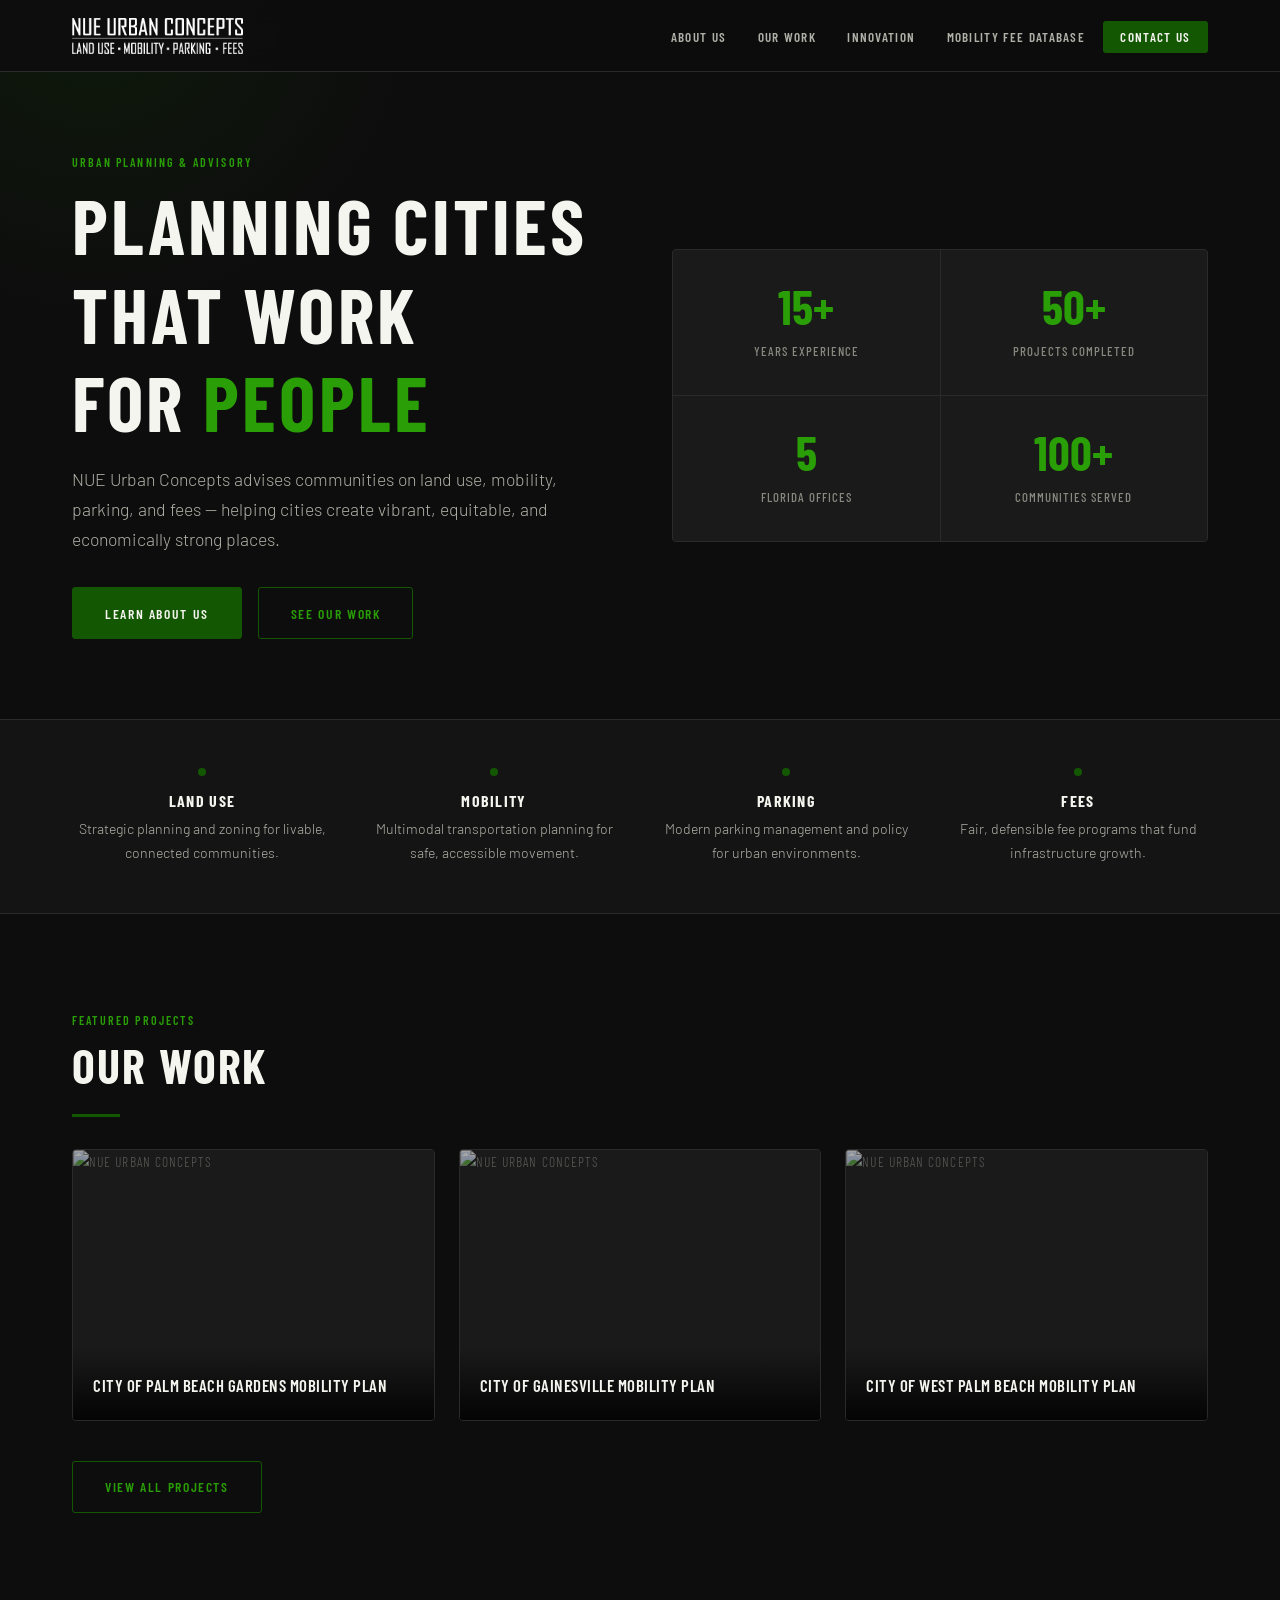
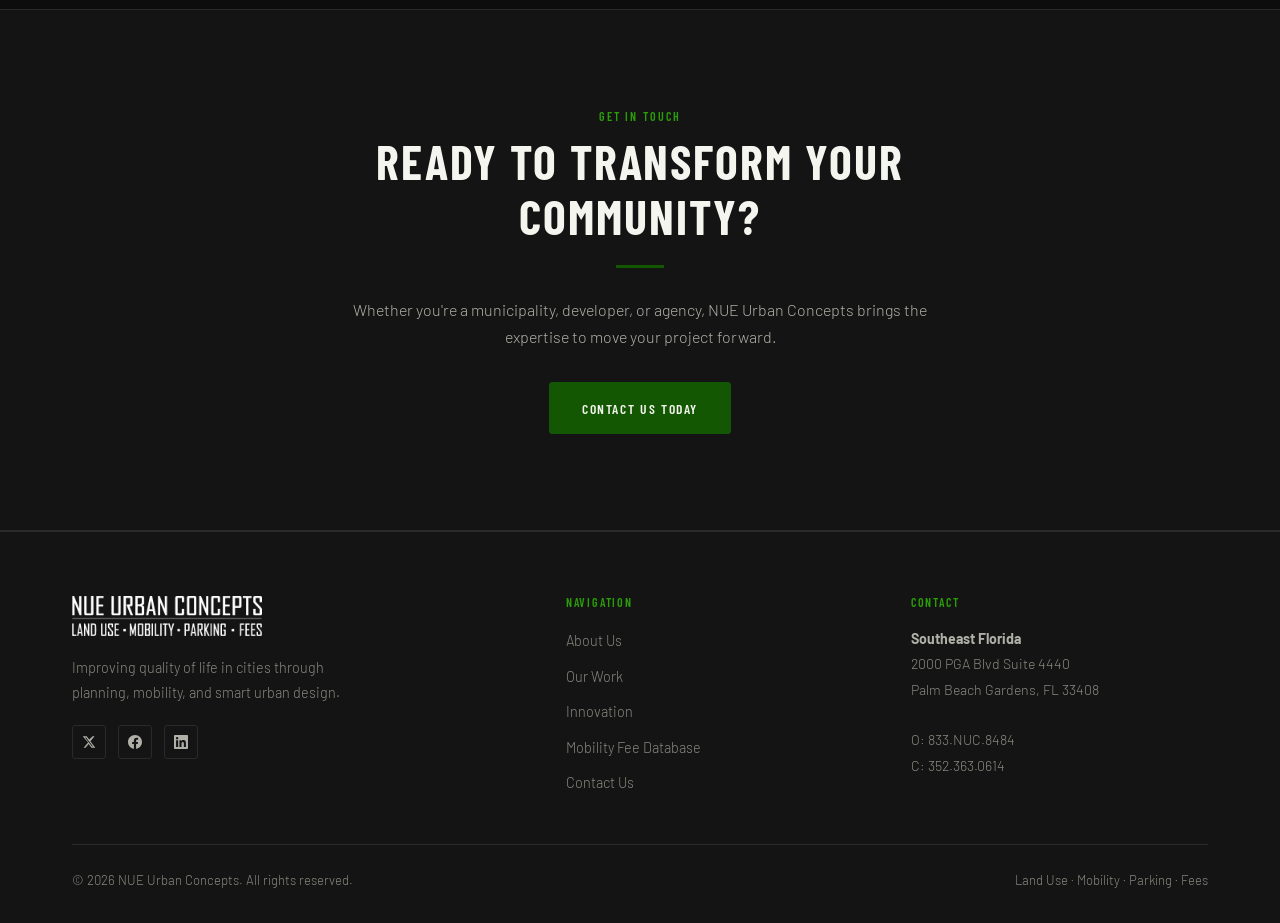
==== index.html @ fb99b172 "Update 04-22-2026-v2" ====
<!DOCTYPE html>
<html lang="en">
<head>
<meta charset="UTF-8"><meta name="viewport" content="width=device-width,initial-scale=1.0">
<title>NUE Urban Concepts — Land Use · Mobility · Parking · Fees</title>
<style>@import url('https://fonts.googleapis.com/css2?family=Barlow+Condensed:wght@400;500;600;700&family=Barlow:wght@300;400;500&display=swap');
:root{--green:#145703;--green-light:#1d7a04;--green-glow:#2a9e06;--green-muted:#0e3d02;--dark:#0d0d0d;--dark-surface:#141414;--dark-card:#1a1a1a;--dark-border:#2a2a2a;--white:#f5f5f0;--gray:#888880;--gray-light:#b0b0a8;--font-display:'Barlow Condensed',sans-serif;--font-body:'Barlow',sans-serif;--nav-height:72px;--max-width:1200px;--transition:0.25s ease}
*,*::before,*::after{box-sizing:border-box;margin:0;padding:0}
html{scroll-behavior:smooth;font-size:16px}
body{background:var(--dark);color:var(--white);font-family:var(--font-body);font-weight:300;line-height:1.7;-webkit-font-smoothing:antialiased}
img{max-width:100%;display:block}
a{color:inherit;text-decoration:none}
ul{list-style:none}
h1,h2,h3,h4,h5{font-family:var(--font-display);font-weight:700;letter-spacing:0.04em;line-height:1.15;text-transform:uppercase}
h1{font-size:clamp(2.8rem,6vw,5rem)}
h2{font-size:clamp(2rem,4vw,3rem)}
h3{font-size:clamp(1.4rem,2.5vw,1.9rem)}
h4{font-size:1.2rem}
p{font-size:1rem;color:var(--gray-light)}
.section-label{font-family:var(--font-display);font-size:0.75rem;font-weight:600;letter-spacing:0.18em;text-transform:uppercase;color:var(--green-glow);display:block;margin-bottom:0.5rem}
.green{color:var(--green-glow)}
.container{max-width:var(--max-width);margin:0 auto;padding:0 2rem}
section{padding:6rem 0}
.site-nav{position:fixed;top:0;left:0;right:0;z-index:1000;height:var(--nav-height);background:rgba(13,13,13,0.95);backdrop-filter:blur(12px);border-bottom:1px solid var(--dark-border)}
.nav-inner{max-width:var(--max-width);margin:0 auto;padding:0 2rem;height:100%;display:flex;align-items:center;justify-content:space-between;gap:2rem}
.nav-logo img{height:36px;width:auto}
.nav-links{display:flex;align-items:center;gap:0.25rem}
.nav-links a{font-family:var(--font-display);font-size:0.82rem;font-weight:600;letter-spacing:0.1em;text-transform:uppercase;color:var(--gray-light);padding:0.45rem 0.85rem;border-radius:3px;transition:color var(--transition),background var(--transition)}
.nav-links a:hover,.nav-links a.active{color:var(--white);background:rgba(20,87,3,0.35)}
.nav-links a.active{color:var(--green-glow)}
.nav-cta{color:var(--white)!important;background:var(--green)!important;padding:0.5rem 1.1rem!important;border-radius:3px}
.nav-cta:hover{background:var(--green-light)!important}
.nav-toggle{display:none;flex-direction:column;gap:5px;cursor:pointer;padding:4px;background:none;border:none}
.nav-toggle span{display:block;width:24px;height:2px;background:var(--white);transition:transform 0.3s,opacity 0.3s}
.nav-toggle.open span:nth-child(1){transform:translateY(7px) rotate(45deg)}
.nav-toggle.open span:nth-child(2){opacity:0}
.nav-toggle.open span:nth-child(3){transform:translateY(-7px) rotate(-45deg)}
.page-header{padding:calc(var(--nav-height) + 4rem) 0 4rem;border-bottom:1px solid var(--dark-border);position:relative;overflow:hidden}
.page-header::before{content:'';position:absolute;top:0;left:0;right:0;bottom:0;background:linear-gradient(135deg,rgba(20,87,3,0.12) 0%,transparent 60%);pointer-events:none}
.page-header h1{margin-bottom:0.75rem}
.page-header p{font-size:1.15rem;max-width:620px;color:var(--gray-light)}
.divider{width:48px;height:3px;background:var(--green);margin:1.25rem 0 2rem}
.btn{display:inline-block;font-family:var(--font-display);font-size:0.85rem;font-weight:600;letter-spacing:0.12em;text-transform:uppercase;padding:0.85rem 2rem;border-radius:3px;cursor:pointer;transition:background var(--transition),color var(--transition),border-color var(--transition);border:1px solid transparent}
.btn-primary{background:var(--green);color:var(--white);border-color:var(--green)}
.btn-primary:hover{background:var(--green-light);border-color:var(--green-light)}
.btn-outline{background:transparent;color:var(--green-glow);border-color:var(--green)}
.btn-outline:hover{background:rgba(20,87,3,0.2)}
.card{background:var(--dark-card);border:1px solid var(--dark-border);border-radius:4px;padding:2rem;transition:border-color var(--transition),transform var(--transition)}
.card:hover{border-color:var(--green-muted);transform:translateY(-3px)}
.card-icon{width:44px;height:44px;background:rgba(20,87,3,0.25);border-radius:4px;display:flex;align-items:center;justify-content:center;margin-bottom:1.25rem}
.card-icon svg{width:22px;height:22px;stroke:var(--green-glow);fill:none;stroke-width:1.8;stroke-linecap:round;stroke-linejoin:round}
.card h3{font-size:1.25rem;margin-bottom:0.75rem;color:var(--white)}
.card p{font-size:0.95rem}
.project-grid{display:grid;grid-template-columns:repeat(auto-fill,minmax(320px,1fr));gap:1.5rem}
.project-card{position:relative;aspect-ratio:4/3;overflow:hidden;border-radius:4px;background:var(--dark-card);border:1px solid var(--dark-border);cursor:pointer}
.project-card img{width:100%;height:100%;object-fit:cover;transition:transform 0.5s ease,filter 0.5s ease;filter:brightness(0.65) saturate(0.8)}
.project-card:hover img{transform:scale(1.05);filter:brightness(0.5) saturate(0.7)}
.project-card-label{position:absolute;bottom:0;left:0;right:0;padding:1.5rem 1.25rem 1.25rem;background:linear-gradient(transparent,rgba(0,0,0,0.85));font-family:var(--font-display);font-weight:600;font-size:1.05rem;letter-spacing:0.03em;color:var(--white);text-transform:uppercase}
.project-placeholder{width:100%;height:100%;background:var(--dark-card);display:flex;align-items:center;justify-content:center;flex-direction:column;gap:0.5rem;color:var(--gray);font-family:var(--font-display);font-size:0.85rem;letter-spacing:0.08em;text-transform:uppercase}
.team-grid{display:grid;grid-template-columns:repeat(auto-fill,minmax(280px,1fr));gap:2rem}
.team-card{background:var(--dark-card);border:1px solid var(--dark-border);border-radius:4px;overflow:hidden;transition:border-color var(--transition)}
.team-card:hover{border-color:var(--green-muted)}
.team-photo{width:100%;aspect-ratio:3/3.5;object-fit:cover;object-position:center top;filter:grayscale(20%)}
.team-photo-placeholder{width:100%;aspect-ratio:3/3.5;background:var(--dark-border);display:flex;align-items:center;justify-content:center;font-family:var(--font-display);font-size:3rem;font-weight:700;color:var(--green);letter-spacing:0.05em}
.team-info{padding:1.5rem}
.team-info h4{font-family:var(--font-display);font-size:1.2rem;font-weight:700;letter-spacing:0.05em;text-transform:uppercase;margin-bottom:0.25rem}
.team-info .role{font-size:0.85rem;color:var(--green-glow);font-weight:400;margin-bottom:1rem}
.team-links{display:flex;gap:0.5rem}
.team-links a{display:flex;align-items:center;justify-content:center;width:32px;height:32px;border:1px solid var(--dark-border);border-radius:3px;transition:border-color var(--transition),background var(--transition)}
.team-links a:hover{border-color:var(--green);background:rgba(20,87,3,0.2)}
.team-links svg{width:14px;height:14px;fill:var(--gray-light)}
.pillars-grid{display:grid;grid-template-columns:repeat(auto-fill,minmax(260px,1fr));gap:1.5rem;margin-top:3rem}
.locations-grid{display:grid;grid-template-columns:repeat(auto-fill,minmax(220px,1fr));gap:1.5rem;margin-top:2rem}
.location-card{background:var(--dark-card);border:1px solid var(--dark-border);border-radius:4px;padding:1.5rem}
.location-card h4{font-family:var(--font-display);font-size:0.85rem;letter-spacing:0.1em;color:var(--green-glow);margin-bottom:0.5rem;text-transform:uppercase}
.location-card p{font-size:0.88rem;line-height:1.5;color:var(--gray-light)}
.form-grid{display:grid;grid-template-columns:1fr 1fr;gap:1.25rem}
.form-full{grid-column:1/-1}
.form-group{display:flex;flex-direction:column;gap:0.5rem}
.form-group label{font-family:var(--font-display);font-size:0.78rem;font-weight:600;letter-spacing:0.1em;text-transform:uppercase;color:var(--gray)}
.form-group input,.form-group select,.form-group textarea{background:var(--dark-card);border:1px solid var(--dark-border);border-radius:3px;color:var(--white);font-family:var(--font-body);font-size:0.95rem;padding:0.75rem 1rem;outline:none;transition:border-color var(--transition);-webkit-appearance:none}
.form-group input:focus,.form-group select:focus,.form-group textarea:focus{border-color:var(--green)}
.form-group textarea{resize:vertical;min-height:140px}
.form-group select option{background:var(--dark-card)}
.site-footer{background:var(--dark-surface);border-top:1px solid var(--dark-border);padding:4rem 0 2rem}
.footer-inner{display:grid;grid-template-columns:1.5fr 1fr 1fr;gap:3rem;margin-bottom:3rem}
.footer-brand img{height:40px;margin-bottom:1.25rem}
.footer-brand p{font-size:0.9rem;color:var(--gray);max-width:280px}
.footer-col h5{font-family:var(--font-display);font-size:0.75rem;font-weight:600;letter-spacing:0.15em;text-transform:uppercase;color:var(--green-glow);margin-bottom:1rem}
.footer-col ul{display:flex;flex-direction:column;gap:0.5rem}
.footer-col ul li a{font-size:0.9rem;color:var(--gray);transition:color var(--transition)}
.footer-col ul li a:hover{color:var(--white)}
.footer-col address{font-style:normal;font-size:0.88rem;color:var(--gray);line-height:1.8}
.footer-bottom{border-top:1px solid var(--dark-border);padding-top:1.5rem;display:flex;justify-content:space-between;align-items:center;flex-wrap:wrap;gap:1rem}
.footer-bottom p{font-size:0.82rem;color:var(--gray)}
.social-links{display:flex;gap:0.75rem}
.social-links a{display:flex;align-items:center;justify-content:center;width:34px;height:34px;border:1px solid var(--dark-border);border-radius:3px;transition:border-color var(--transition),background var(--transition)}
.social-links a:hover{border-color:var(--green);background:rgba(20,87,3,0.2)}
.social-links svg{width:14px;height:14px;fill:var(--gray-light)}
.coming-soon{text-align:center;padding:5rem 2rem;border:1px dashed var(--dark-border);border-radius:4px;background:var(--dark-card)}
.coming-soon h3{color:var(--gray);margin-bottom:0.5rem}
.coming-soon p{font-size:0.9rem}
.site-intro{padding:calc(var(--nav-height) + 5rem) 0 5rem;position:relative;overflow:hidden}
.site-intro::before{content:'';position:absolute;top:-50%;left:-20%;width:700px;height:700px;background:radial-gradient(circle,rgba(20,87,3,0.18) 0%,transparent 65%);pointer-events:none}
.intro-grid{display:grid;grid-template-columns:1fr 1fr;gap:4rem;align-items:center}
.intro-text h1{margin-bottom:1.25rem}
.intro-text p{font-size:1.1rem;margin-bottom:2rem;max-width:520px}
.intro-actions{display:flex;gap:1rem;flex-wrap:wrap}
.intro-stats{display:grid;grid-template-columns:1fr 1fr;gap:1px;background:var(--dark-border);border:1px solid var(--dark-border);border-radius:4px;overflow:hidden}
.stat-item{background:var(--dark-card);padding:2rem 1.5rem;text-align:center}
.stat-number{font-family:var(--font-display);font-size:3rem;font-weight:700;color:var(--green-glow);line-height:1;display:block;margin-bottom:0.35rem}
.stat-label{font-size:0.8rem;letter-spacing:0.08em;text-transform:uppercase;color:var(--gray);font-family:var(--font-display);font-weight:500}
.services-strip{background:var(--dark-surface);border-top:1px solid var(--dark-border);border-bottom:1px solid var(--dark-border);padding:3rem 0}
.services-strip-grid{display:grid;grid-template-columns:repeat(4,1fr);gap:2rem;text-align:center}
.service-item h4{font-family:var(--font-display);font-size:1rem;letter-spacing:0.08em;text-transform:uppercase;color:var(--white);margin-bottom:0.4rem}
.service-item p{font-size:0.88rem}
.service-dot{width:8px;height:8px;background:var(--green);border-radius:50%;margin:0 auto 1rem}
@keyframes fadeUp{from{opacity:0;transform:translateY(24px)}to{opacity:1;transform:translateY(0)}}
.fade-up{opacity:0;animation:fadeUp 0.6s ease forwards}
.fade-up.delay-1{animation-delay:0.15s}
.fade-up.delay-2{animation-delay:0.3s}
.fade-up.delay-3{animation-delay:0.45s}
@media(max-width:900px){.nav-links{display:none}.nav-toggle{display:flex}.nav-links.open{display:flex;flex-direction:column;position:absolute;top:var(--nav-height);left:0;right:0;background:var(--dark-surface);border-bottom:1px solid var(--dark-border);padding:1rem;gap:0.25rem}.intro-grid{grid-template-columns:1fr}.intro-stats{grid-template-columns:repeat(4,1fr)}.services-strip-grid{grid-template-columns:repeat(2,1fr)}.footer-inner{grid-template-columns:1fr 1fr}.form-grid{grid-template-columns:1fr}}
@media(max-width:600px){section{padding:4rem 0}.intro-stats{grid-template-columns:1fr 1fr}.services-strip-grid{grid-template-columns:1fr 1fr}.footer-inner{grid-template-columns:1fr}.footer-bottom{flex-direction:column;align-items:flex-start}.project-grid{grid-template-columns:1fr}}</style>
</head>
<body>
<nav class="site-nav"><div class="nav-inner">
  <a href="index.html" class="nav-logo"><img src="images/logo-white.png" alt="NUE Urban Concepts"></a>
  <button class="nav-toggle" aria-label="Toggle navigation"><span></span><span></span><span></span></button>
  <ul class="nav-links">
    <li><a href="about.html">About Us</a></li>
    <li><a href="our-work.html">Our Work</a></li>
    <li><a href="innovation.html">Innovation</a></li>
    
    <li><a href="mobility-fee-database.html">Mobility Fee Database</a></li>
    <li><a href="contact.html" class="nav-cta">Contact Us</a></li>
  </ul>
</div></nav>

<section class="site-intro"><div class="container">
  <div class="intro-grid">
    <div class="intro-text">
      <span class="section-label fade-up">Urban Planning &amp; Advisory</span>
      <h1 class="fade-up delay-1">Planning Cities<br>That Work<br>For <span class="green">People</span></h1>
      <p class="fade-up delay-2">NUE Urban Concepts advises communities on land use, mobility, parking, and fees — helping cities create vibrant, equitable, and economically strong places.</p>
      <div class="intro-actions fade-up delay-3">
        <a href="about.html" class="btn btn-primary">Learn About Us</a>
        <a href="our-work.html" class="btn btn-outline">See Our Work</a>
      </div>
    </div>
    <div class="intro-stats fade-up delay-2">
      <div class="stat-item"><span class="stat-number">15+</span><span class="stat-label">Years Experience</span></div>
      <div class="stat-item"><span class="stat-number">50+</span><span class="stat-label">Projects Completed</span></div>
      <div class="stat-item"><span class="stat-number">5</span><span class="stat-label">Florida Offices</span></div>
      <div class="stat-item"><span class="stat-number">100+</span><span class="stat-label">Communities Served</span></div>
    </div>
  </div>
</div></section>

<div class="services-strip"><div class="container"><div class="services-strip-grid">
  <div class="service-item"><div class="service-dot"></div><h4>Land Use</h4><p>Strategic planning and zoning for livable, connected communities.</p></div>
  <div class="service-item"><div class="service-dot"></div><h4>Mobility</h4><p>Multimodal transportation planning for safe, accessible movement.</p></div>
  <div class="service-item"><div class="service-dot"></div><h4>Parking</h4><p>Modern parking management and policy for urban environments.</p></div>
  <div class="service-item"><div class="service-dot"></div><h4>Fees</h4><p>Fair, defensible fee programs that fund infrastructure growth.</p></div>
</div></div></div>

<section><div class="container">
  <span class="section-label">Featured Projects</span>
  <h2>Our Work</h2><div class="divider"></div>
  <div class="project-grid">
    <a class="project-card" href="https://www.pbgfl.gov/860/Mobility" target="_blank" rel="noopener"><div class="project-placeholder"><img src="images/projects/palm-beach-gardens-render.jpg" alt="NUE Urban Concepts"></div><div class="project-card-label">City of Palm Beach Gardens Mobility Plan</div></a>
    
	  <a class="project-card" href="https://www.gainesvillefl.gov/Government-Pages/Government/Departments/Transportation/Mobility-Plan" target="_blank" rel="noopener"><div class="project-placeholder"><img src="images/projects/gainesville-render.jpg" alt="NUE Urban Concepts"></div><div class="project-card-label">City of Gainesville Mobility Plan</div></a>
    
	  <a class="project-card" href="https://www.wpb.org/Departments/Development-Services/City-of-West-Palm-Beach-Mobility-Fee" target="_blank" rel="noopener"><div class="project-placeholder"><img src="images/projects/west-palm-beach-render.jpg" alt="NUE Urban Concepts"></div><div class="project-card-label">City of West Palm Beach Mobility Plan</div></a>
  </div>
  <div style="margin-top:2.5rem"><a href="our-work.html" class="btn btn-outline">View All Projects</a></div>
</div></section>

<section style="background:var(--dark-surface);border-top:1px solid var(--dark-border);border-bottom:1px solid var(--dark-border)">
  <div class="container" style="text-align:center;max-width:680px">
    <span class="section-label">Get In Touch</span>
    <h2>Ready to Transform Your Community?</h2>
    <div class="divider" style="margin:1.25rem auto 1.75rem"></div>
    <p style="margin-bottom:2rem">Whether you're a municipality, developer, or agency, NUE Urban Concepts brings the expertise to move your project forward.</p>
    <a href="contact.html" class="btn btn-primary">Contact Us Today</a>
  </div>
</section>

<footer class="site-footer"><div class="container">
  <div class="footer-inner">
    <div class="footer-brand">
      <img src="images/logo-white.png" alt="NUE Urban Concepts">
      <p>Improving quality of life in cities through planning, mobility, and smart urban design.</p>
      <div class="social-links" style="margin-top:1.25rem">
        <a href="#" aria-label="Twitter"><svg viewBox="0 0 24 24"><path d="M18.244 2.25h3.308l-7.227 8.26 8.502 11.24H16.17l-4.714-6.231-5.401 6.231H2.742l7.737-8.835L1.254 2.25H8.08l4.259 5.631 5.905-5.631zm-1.161 17.52h1.833L7.084 4.126H5.117z"/></svg></a>
        <a href="#" aria-label="Facebook"><svg viewBox="0 0 24 24"><path d="M24 12.073c0-6.627-5.373-12-12-12s-12 5.373-12 12c0 5.99 4.388 10.954 10.125 11.854v-8.385H7.078v-3.47h3.047V9.43c0-3.007 1.792-4.669 4.533-4.669 1.312 0 2.686.235 2.686.235v2.953H15.83c-1.491 0-1.956.925-1.956 1.874v2.25h3.328l-.532 3.47h-2.796v8.385C19.612 23.027 24 18.062 24 12.073z"/></svg></a>
        <a href="#" aria-label="LinkedIn"><svg viewBox="0 0 24 24"><path d="M20.447 20.452h-3.554v-5.569c0-1.328-.027-3.037-1.852-3.037-1.853 0-2.136 1.445-2.136 2.939v5.667H9.351V9h3.414v1.561h.046c.477-.9 1.637-1.85 3.37-1.85 3.601 0 4.267 2.37 4.267 5.455v6.286zM5.337 7.433a2.062 2.062 0 01-2.063-2.065 2.064 2.064 0 112.063 2.065zm1.782 13.019H3.555V9h3.564v11.452zM22.225 0H1.771C.792 0 0 .774 0 1.729v20.542C0 23.227.792 24 1.771 24h20.451C23.2 24 24 23.227 24 22.271V1.729C24 .774 23.2 0 22.222 0h.003z"/></svg></a>
      </div>
    </div>
    <div class="footer-col"><h5>Navigation</h5><ul>
      <li><a href="about.html">About Us</a></li><li><a href="our-work.html">Our Work</a></li>
      <li><a href="innovation.html">Innovation</a></li>
      <li><a href="mobility-fee-database.html">Mobility Fee Database</a></li><li><a href="contact.html">Contact Us</a></li>
    </ul></div>
    <div class="footer-col"><h5>Contact</h5><address><strong style="color:var(--gray-light);font-style:normal">Southeast Florida</strong><br>2000 PGA Blvd Suite 4440<br>Palm Beach Gardens, FL 33408<br><br>O: 833.NUC.8484<br>C: 352.363.0614</address></div>
  </div>
  <div class="footer-bottom">
    <p>&copy; <span id="year"></span> NUE Urban Concepts. All rights reserved.</p>
    <p>Land Use · Mobility · Parking · Fees</p>
  </div>
</div></footer>
<script>document.addEventListener('DOMContentLoaded',()=>{
  const page=window.location.pathname.split('/').pop()||'index.html';
  document.querySelectorAll('.nav-links a').forEach(a=>{if(a.getAttribute('href')===page)a.classList.add('active')});
  const toggle=document.querySelector('.nav-toggle');
  const nav=document.querySelector('.nav-links');
  if(toggle&&nav){
    toggle.addEventListener('click',()=>{toggle.classList.toggle('open');nav.classList.toggle('open')});
    nav.querySelectorAll('a').forEach(a=>a.addEventListener('click',()=>{toggle.classList.remove('open');nav.classList.remove('open')}));
  }
  if('IntersectionObserver' in window){
    const obs=new IntersectionObserver((entries)=>{entries.forEach(e=>{if(e.isIntersecting){e.target.style.opacity='1';e.target.style.transform='translateY(0)';obs.unobserve(e.target)}})},{threshold:0.1,rootMargin:'0px 0px -40px 0px'});
    document.querySelectorAll('.card,.team-card,.project-card,.location-card,.stat-item').forEach((el,i)=>{el.style.opacity='0';el.style.transform='translateY(20px)';el.style.transition=`opacity 0.5s ease ${(i%6)*0.08}s,transform 0.5s ease ${(i%6)*0.08}s`;obs.observe(el)});
  }
  const form=document.getElementById('contactForm');
  if(form){form.addEventListener('submit',e=>{e.preventDefault();const btn=form.querySelector('[type="submit"]');const orig=btn.textContent;btn.textContent='Sending…';btn.disabled=true;setTimeout(()=>{btn.textContent='Message Sent ✓';btn.style.background='#1d7a04';setTimeout(()=>{btn.textContent=orig;btn.disabled=false;btn.style.background='';form.reset()},3000)},1200)})}
  document.getElementById('year').textContent=new Date().getFullYear();
});</script>
</body></html>
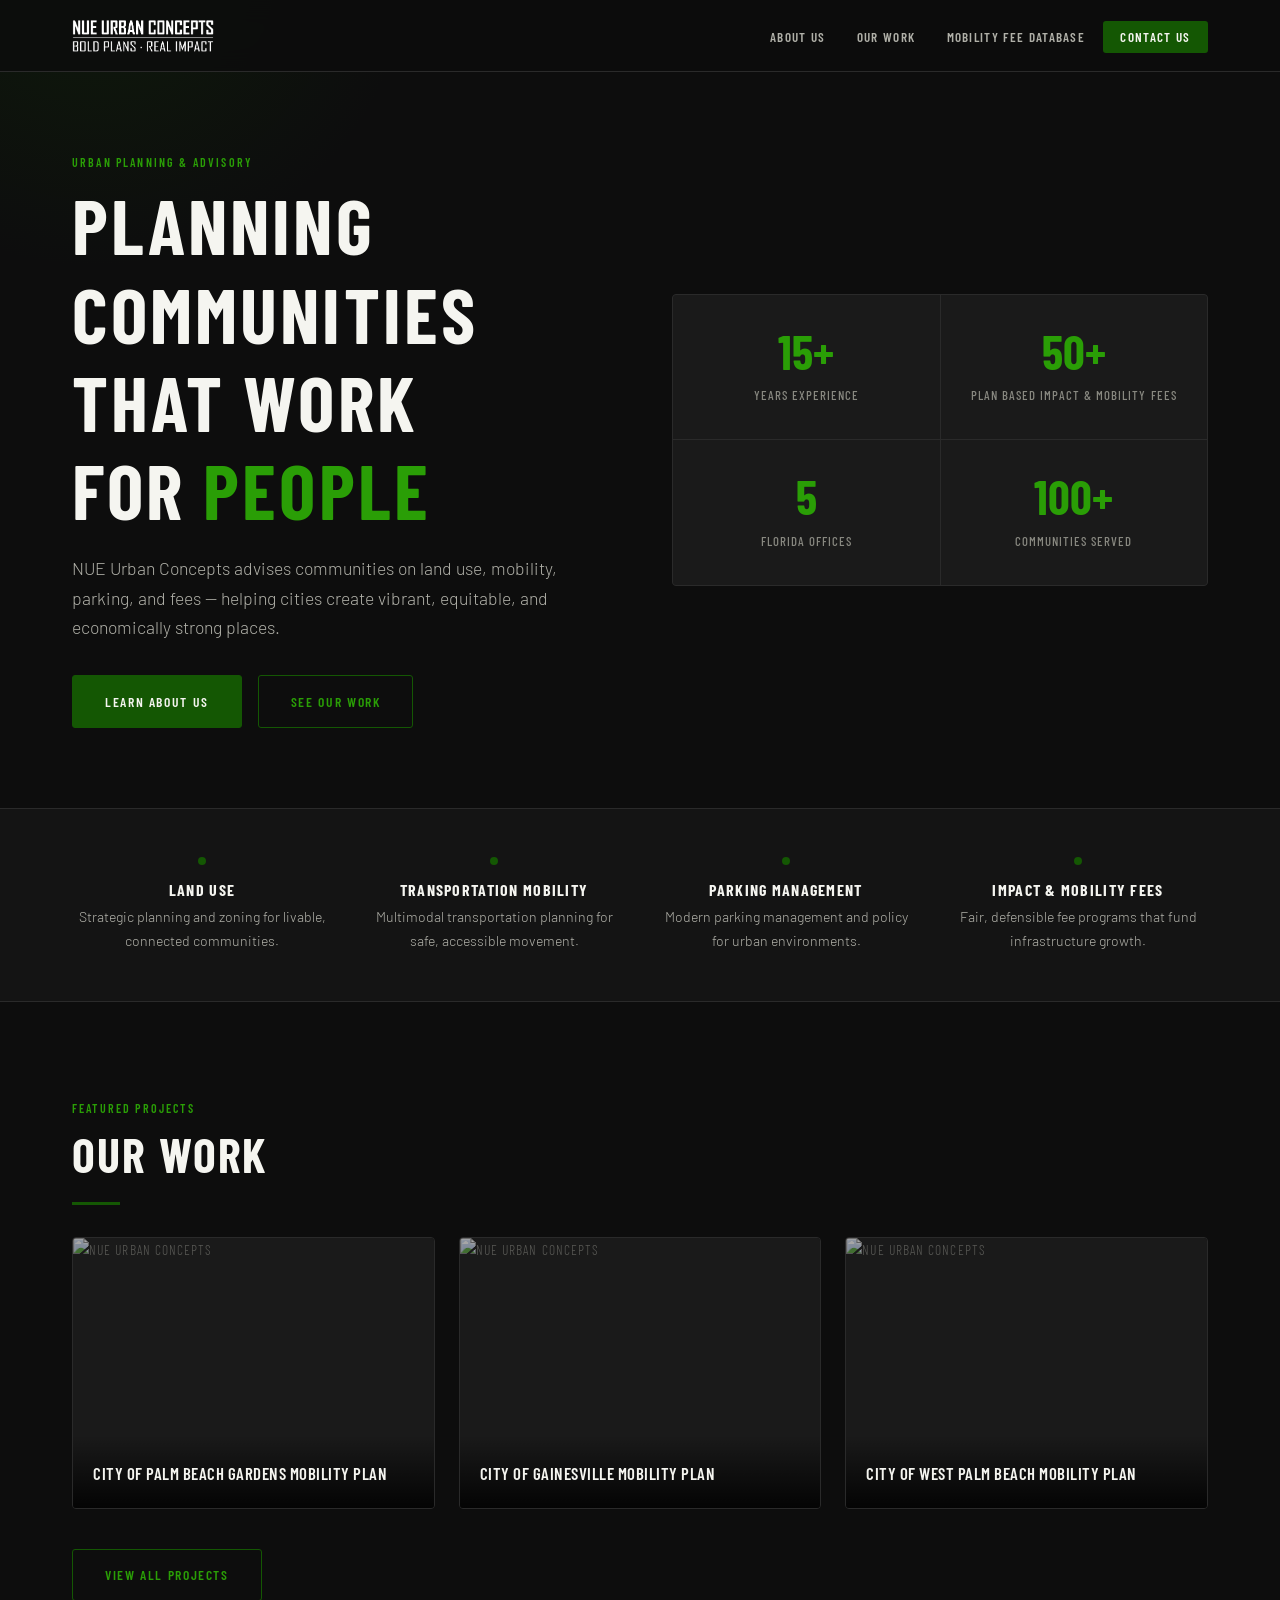
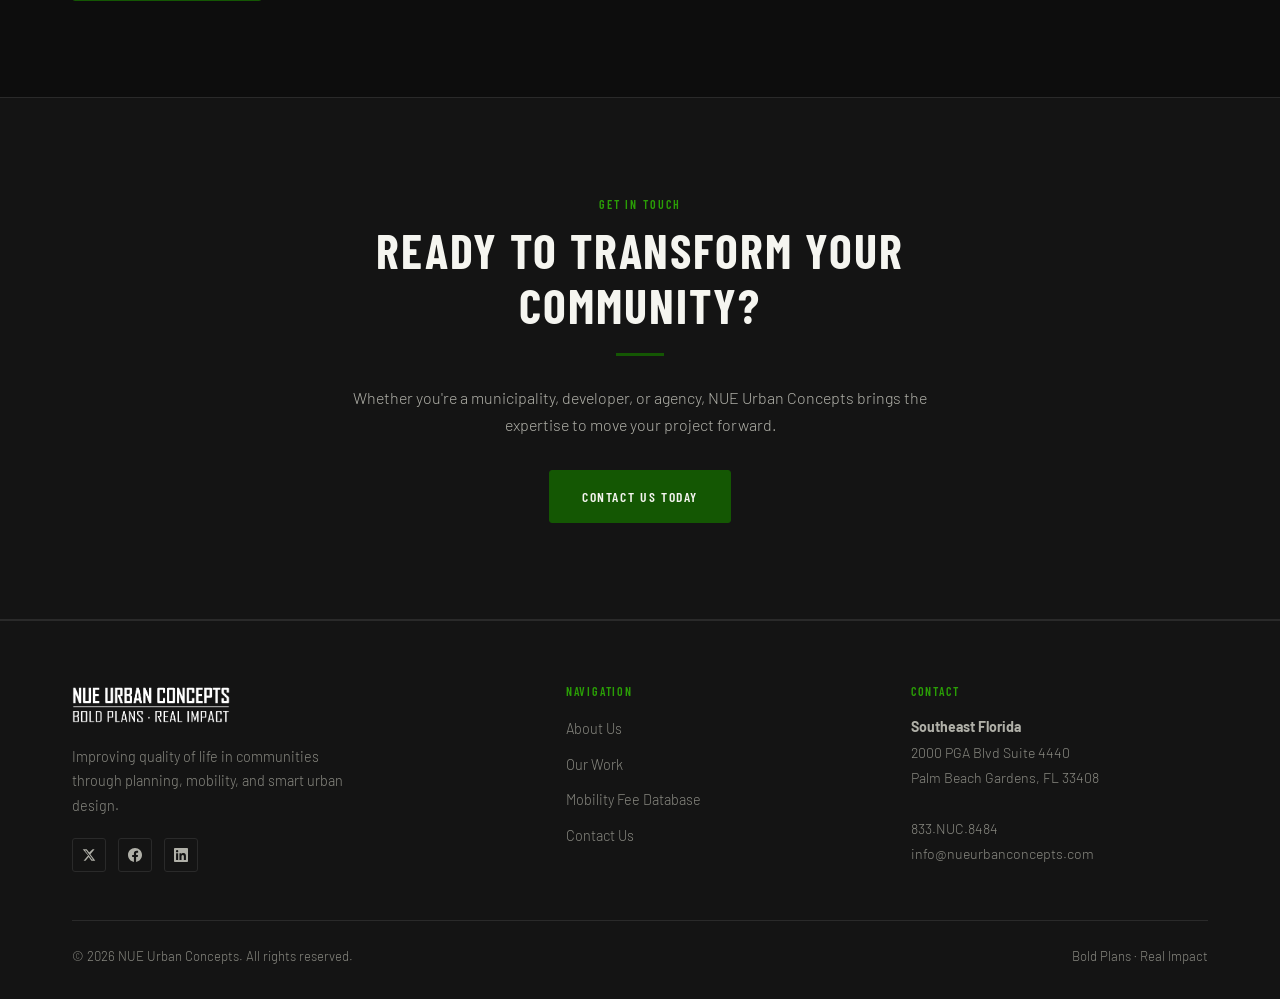
==== commit aa0535bb: "Update 05-12-2026 Removed Innovation tab. Changed logo. Updated wording." ====
--- a/index.html
+++ b/index.html
@@ -125,12 +125,11 @@
 </head>
 <body>
 <nav class="site-nav"><div class="nav-inner">
-  <a href="index.html" class="nav-logo"><img src="images/logo-white.png" alt="NUE Urban Concepts"></a>
+  <a href="index.html" class="nav-logo"><img src="images/logo-white-2026.png" alt="NUE Urban Concepts"></a>
   <button class="nav-toggle" aria-label="Toggle navigation"><span></span><span></span><span></span></button>
   <ul class="nav-links">
     <li><a href="about.html">About Us</a></li>
     <li><a href="our-work.html">Our Work</a></li>
-    <li><a href="innovation.html">Innovation</a></li>
     
     <li><a href="mobility-fee-database.html">Mobility Fee Database</a></li>
     <li><a href="contact.html" class="nav-cta">Contact Us</a></li>
@@ -141,7 +140,7 @@
   <div class="intro-grid">
     <div class="intro-text">
       <span class="section-label fade-up">Urban Planning &amp; Advisory</span>
-      <h1 class="fade-up delay-1">Planning Cities<br>That Work<br>For <span class="green">People</span></h1>
+      <h1 class="fade-up delay-1">Planning Communities<br>That Work<br>For <span class="green">People</span></h1>
       <p class="fade-up delay-2">NUE Urban Concepts advises communities on land use, mobility, parking, and fees — helping cities create vibrant, equitable, and economically strong places.</p>
       <div class="intro-actions fade-up delay-3">
         <a href="about.html" class="btn btn-primary">Learn About Us</a>
@@ -150,7 +149,7 @@
     </div>
     <div class="intro-stats fade-up delay-2">
       <div class="stat-item"><span class="stat-number">15+</span><span class="stat-label">Years Experience</span></div>
-      <div class="stat-item"><span class="stat-number">50+</span><span class="stat-label">Projects Completed</span></div>
+      <div class="stat-item"><span class="stat-number">50+</span><span class="stat-label">Plan Based Impact &amp; Mobility Fees</span></div>
       <div class="stat-item"><span class="stat-number">5</span><span class="stat-label">Florida Offices</span></div>
       <div class="stat-item"><span class="stat-number">100+</span><span class="stat-label">Communities Served</span></div>
     </div>
@@ -159,9 +158,9 @@
 
 <div class="services-strip"><div class="container"><div class="services-strip-grid">
   <div class="service-item"><div class="service-dot"></div><h4>Land Use</h4><p>Strategic planning and zoning for livable, connected communities.</p></div>
-  <div class="service-item"><div class="service-dot"></div><h4>Mobility</h4><p>Multimodal transportation planning for safe, accessible movement.</p></div>
-  <div class="service-item"><div class="service-dot"></div><h4>Parking</h4><p>Modern parking management and policy for urban environments.</p></div>
-  <div class="service-item"><div class="service-dot"></div><h4>Fees</h4><p>Fair, defensible fee programs that fund infrastructure growth.</p></div>
+  <div class="service-item"><div class="service-dot"></div><h4>Transportation Mobility</h4><p>Multimodal transportation planning for safe, accessible movement.</p></div>
+  <div class="service-item"><div class="service-dot"></div><h4>Parking Management</h4><p>Modern parking management and policy for urban environments.</p></div>
+  <div class="service-item"><div class="service-dot"></div><h4>Impact &amp; Mobility Fees</h4><p>Fair, defensible fee programs that fund infrastructure growth.</p></div>
 </div></div></div>
 
 <section><div class="container">
@@ -190,8 +189,8 @@
 <footer class="site-footer"><div class="container">
   <div class="footer-inner">
     <div class="footer-brand">
-      <img src="images/logo-white.png" alt="NUE Urban Concepts">
-      <p>Improving quality of life in cities through planning, mobility, and smart urban design.</p>
+      <img src="images/logo-white-2026.png" alt="NUE Urban Concepts">
+      <p>Improving quality of life in communities through planning, mobility, and smart urban design.</p>
       <div class="social-links" style="margin-top:1.25rem">
         <a href="#" aria-label="Twitter"><svg viewBox="0 0 24 24"><path d="M18.244 2.25h3.308l-7.227 8.26 8.502 11.24H16.17l-4.714-6.231-5.401 6.231H2.742l7.737-8.835L1.254 2.25H8.08l4.259 5.631 5.905-5.631zm-1.161 17.52h1.833L7.084 4.126H5.117z"/></svg></a>
         <a href="#" aria-label="Facebook"><svg viewBox="0 0 24 24"><path d="M24 12.073c0-6.627-5.373-12-12-12s-12 5.373-12 12c0 5.99 4.388 10.954 10.125 11.854v-8.385H7.078v-3.47h3.047V9.43c0-3.007 1.792-4.669 4.533-4.669 1.312 0 2.686.235 2.686.235v2.953H15.83c-1.491 0-1.956.925-1.956 1.874v2.25h3.328l-.532 3.47h-2.796v8.385C19.612 23.027 24 18.062 24 12.073z"/></svg></a>
@@ -200,14 +199,13 @@
     </div>
     <div class="footer-col"><h5>Navigation</h5><ul>
       <li><a href="about.html">About Us</a></li><li><a href="our-work.html">Our Work</a></li>
-      <li><a href="innovation.html">Innovation</a></li>
       <li><a href="mobility-fee-database.html">Mobility Fee Database</a></li><li><a href="contact.html">Contact Us</a></li>
     </ul></div>
-    <div class="footer-col"><h5>Contact</h5><address><strong style="color:var(--gray-light);font-style:normal">Southeast Florida</strong><br>2000 PGA Blvd Suite 4440<br>Palm Beach Gardens, FL 33408<br><br>O: 833.NUC.8484<br>C: 352.363.0614</address></div>
+    <div class="footer-col"><h5>Contact</h5><address><strong style="color:var(--gray-light);font-style:normal">Southeast Florida</strong><br>2000 PGA Blvd Suite 4440<br>Palm Beach Gardens, FL 33408<br><br>833.NUC.8484<br>info@nueurbanconcepts.com</address></div>
   </div>
   <div class="footer-bottom">
     <p>&copy; <span id="year"></span> NUE Urban Concepts. All rights reserved.</p>
-    <p>Land Use · Mobility · Parking · Fees</p>
+    <p>Bold Plans · Real Impact</p>
   </div>
 </div></footer>
 <script>document.addEventListener('DOMContentLoaded',()=>{
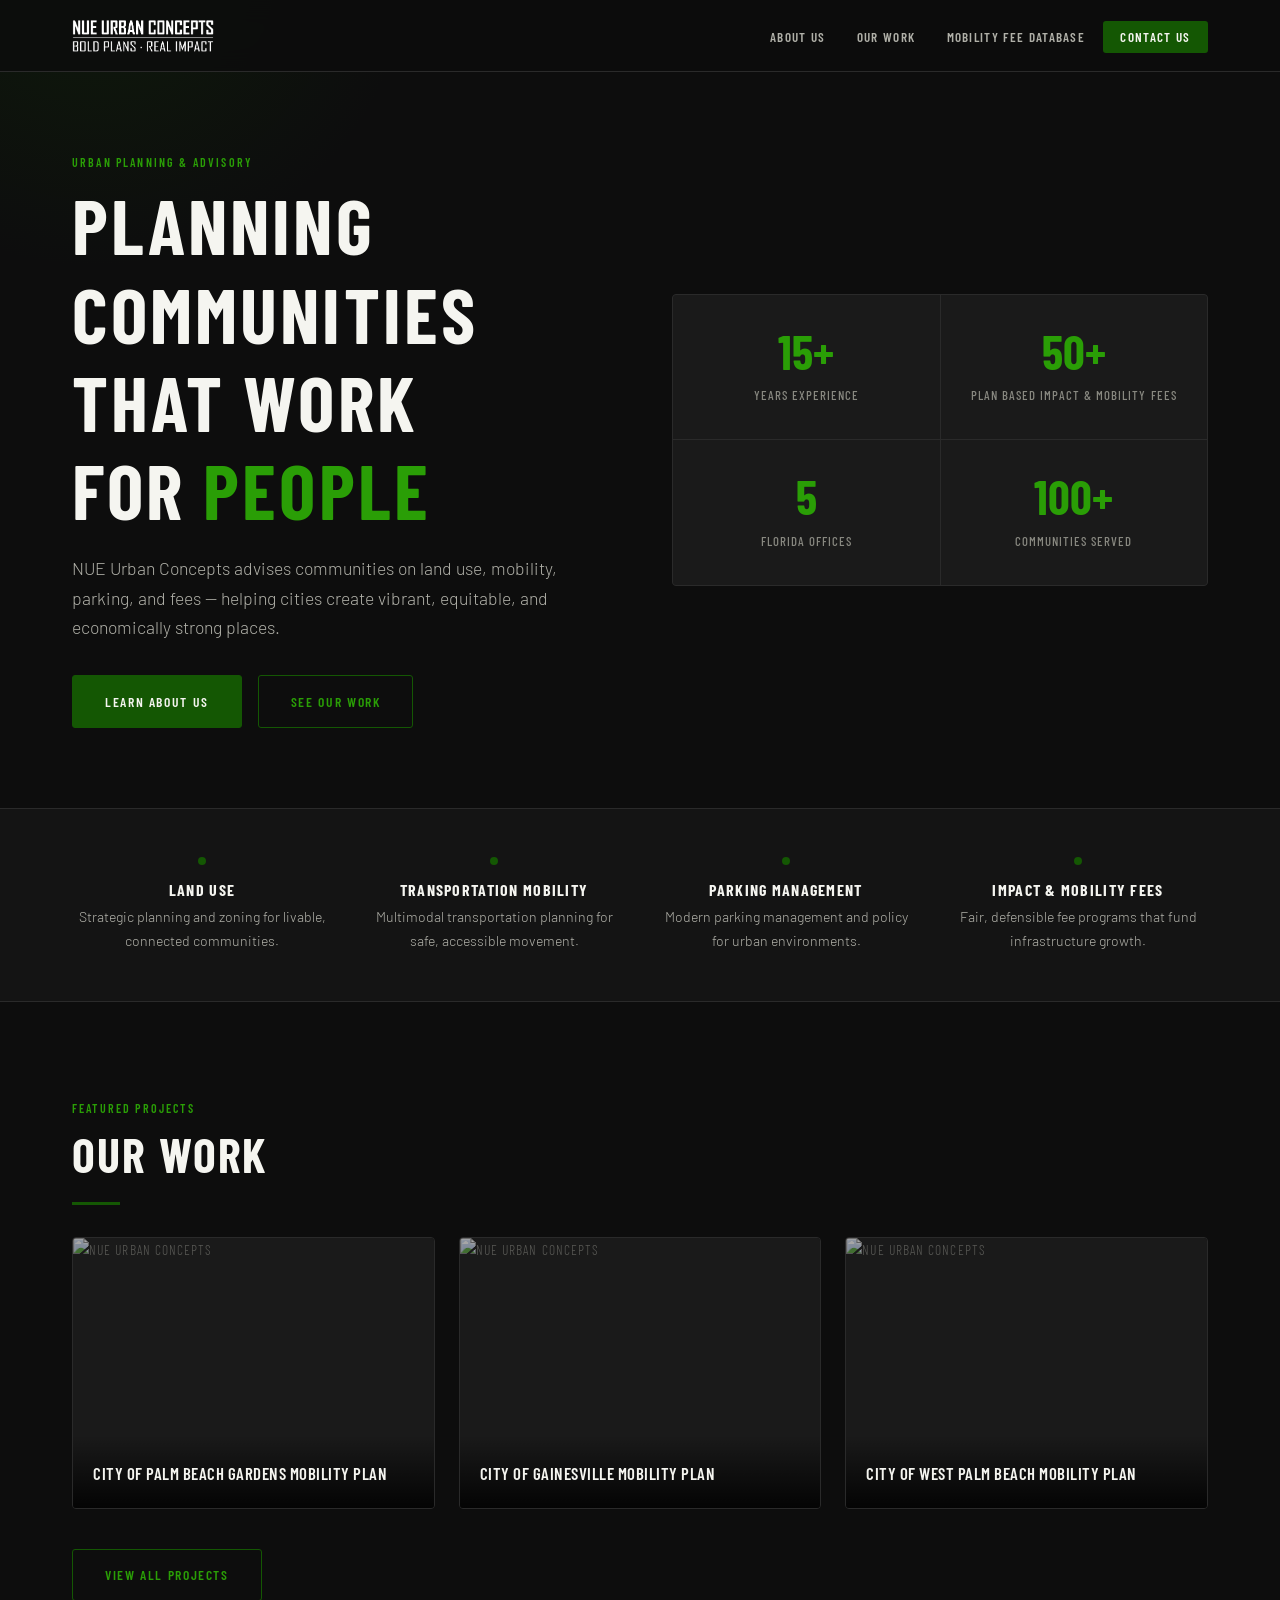
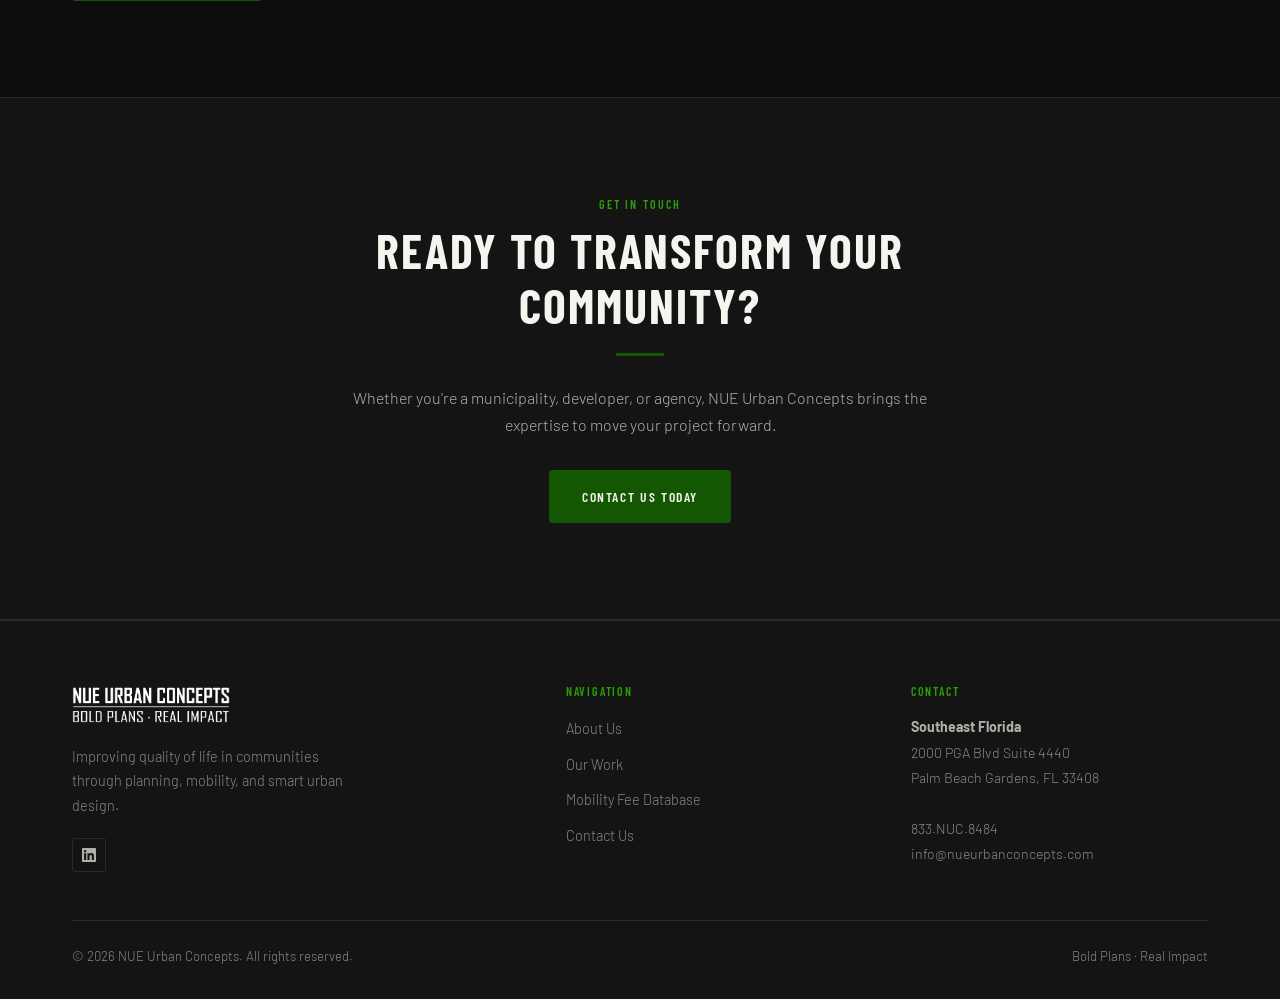
==== commit 3346a4ff: "Update SEO & Favicon" ====
--- a/index.html
+++ b/index.html
@@ -2,7 +2,27 @@
 <html lang="en">
 <head>
 <meta charset="UTF-8"><meta name="viewport" content="width=device-width,initial-scale=1.0">
-<title>NUE Urban Concepts — Land Use · Mobility · Parking · Fees</title>
+  <!-- Favicon -->
+  <link rel="icon" type="image/png" sizes="32x32" href="images/nuc-fav-icon-01.png">
+  <link rel="icon" type="image/png" sizes="16x16" href="images/nuc-fav-icon-01.png">
+  <link rel="apple-touch-icon" href="images/nuc-fav-icon-01.png">
+  <!-- SEO -->
+  <meta name="description" content="NUE Urban Concepts is Florida's leading consultant for mobility plans, mobility fees, land use, parking, and impact fees. We help cities and counties plan smarter, move better, and fund growth.">
+  <meta name="robots" content="index, follow">
+  <meta name="keywords" content="mobility plan, mobility fee, Florida mobility planning, transportation impact fee, land use consultant, parking management, urban planning Florida, NUE Urban Concepts">
+  <link rel="canonical" href="https://www.nueurbanconcepts.com/">
+  <!-- Open Graph -->
+  <meta property="og:type" content="website">
+  <meta property="og:site_name" content="NUE Urban Concepts">
+  <meta property="og:title" content="NUE Urban Concepts | Mobility Plans & Mobility Fees">
+  <meta property="og:description" content="Florida's leading mobility planning consultants. We develop mobility plans and mobility fees for cities, counties, and agencies across Florida.">
+  <meta property="og:url" content="https://www.nueurbanconcepts.com/">
+  <meta property="og:image" content="https://www.nueurbanconcepts.com/images/logo-white-2026.png">
+  <!-- Twitter Card -->
+  <meta name="twitter:card" content="summary">
+  <meta name="twitter:title" content="NUE Urban Concepts | Mobility Plans & Mobility Fees">
+  <meta name="twitter:description" content="Florida's leading mobility planning consultants. We develop mobility plans and mobility fees for cities, counties, and agencies across Florida.">
+<title>NUE Urban Concepts | Mobility Plans &amp; Mobility Fees — Florida</title>
 <style>@import url('https://fonts.googleapis.com/css2?family=Barlow+Condensed:wght@400;500;600;700&family=Barlow:wght@300;400;500&display=swap');
 :root{--green:#145703;--green-light:#1d7a04;--green-glow:#2a9e06;--green-muted:#0e3d02;--dark:#0d0d0d;--dark-surface:#141414;--dark-card:#1a1a1a;--dark-border:#2a2a2a;--white:#f5f5f0;--gray:#888880;--gray-light:#b0b0a8;--font-display:'Barlow Condensed',sans-serif;--font-body:'Barlow',sans-serif;--nav-height:72px;--max-width:1200px;--transition:0.25s ease}
 *,*::before,*::after{box-sizing:border-box;margin:0;padding:0}
@@ -192,9 +212,9 @@
       <img src="images/logo-white-2026.png" alt="NUE Urban Concepts">
       <p>Improving quality of life in communities through planning, mobility, and smart urban design.</p>
       <div class="social-links" style="margin-top:1.25rem">
-        <a href="#" aria-label="Twitter"><svg viewBox="0 0 24 24"><path d="M18.244 2.25h3.308l-7.227 8.26 8.502 11.24H16.17l-4.714-6.231-5.401 6.231H2.742l7.737-8.835L1.254 2.25H8.08l4.259 5.631 5.905-5.631zm-1.161 17.52h1.833L7.084 4.126H5.117z"/></svg></a>
-        <a href="#" aria-label="Facebook"><svg viewBox="0 0 24 24"><path d="M24 12.073c0-6.627-5.373-12-12-12s-12 5.373-12 12c0 5.99 4.388 10.954 10.125 11.854v-8.385H7.078v-3.47h3.047V9.43c0-3.007 1.792-4.669 4.533-4.669 1.312 0 2.686.235 2.686.235v2.953H15.83c-1.491 0-1.956.925-1.956 1.874v2.25h3.328l-.532 3.47h-2.796v8.385C19.612 23.027 24 18.062 24 12.073z"/></svg></a>
-        <a href="#" aria-label="LinkedIn"><svg viewBox="0 0 24 24"><path d="M20.447 20.452h-3.554v-5.569c0-1.328-.027-3.037-1.852-3.037-1.853 0-2.136 1.445-2.136 2.939v5.667H9.351V9h3.414v1.561h.046c.477-.9 1.637-1.85 3.37-1.85 3.601 0 4.267 2.37 4.267 5.455v6.286zM5.337 7.433a2.062 2.062 0 01-2.063-2.065 2.064 2.064 0 112.063 2.065zm1.782 13.019H3.555V9h3.564v11.452zM22.225 0H1.771C.792 0 0 .774 0 1.729v20.542C0 23.227.792 24 1.771 24h20.451C23.2 24 24 23.227 24 22.271V1.729C24 .774 23.2 0 22.222 0h.003z"/></svg></a>
+        <!--a href="#" aria-label="Twitter"><svg viewBox="0 0 24 24"><path d="M18.244 2.25h3.308l-7.227 8.26 8.502 11.24H16.17l-4.714-6.231-5.401 6.231H2.742l7.737-8.835L1.254 2.25H8.08l4.259 5.631 5.905-5.631zm-1.161 17.52h1.833L7.084 4.126H5.117z"/></svg></a>
+        <a href="#" aria-label="Facebook"><svg viewBox="0 0 24 24"><path d="M24 12.073c0-6.627-5.373-12-12-12s-12 5.373-12 12c0 5.99 4.388 10.954 10.125 11.854v-8.385H7.078v-3.47h3.047V9.43c0-3.007 1.792-4.669 4.533-4.669 1.312 0 2.686.235 2.686.235v2.953H15.83c-1.491 0-1.956.925-1.956 1.874v2.25h3.328l-.532 3.47h-2.796v8.385C19.612 23.027 24 18.062 24 12.073z"/></svg></a-->
+        <a href="https://www.linkedin.com/company/nue-urban-concepts-llc" aria-label="LinkedIn"><svg viewBox="0 0 24 24"><path d="M20.447 20.452h-3.554v-5.569c0-1.328-.027-3.037-1.852-3.037-1.853 0-2.136 1.445-2.136 2.939v5.667H9.351V9h3.414v1.561h.046c.477-.9 1.637-1.85 3.37-1.85 3.601 0 4.267 2.37 4.267 5.455v6.286zM5.337 7.433a2.062 2.062 0 01-2.063-2.065 2.064 2.064 0 112.063 2.065zm1.782 13.019H3.555V9h3.564v11.452zM22.225 0H1.771C.792 0 0 .774 0 1.729v20.542C0 23.227.792 24 1.771 24h20.451C23.2 24 24 23.227 24 22.271V1.729C24 .774 23.2 0 22.222 0h.003z"/></svg></a>
       </div>
     </div>
     <div class="footer-col"><h5>Navigation</h5><ul>
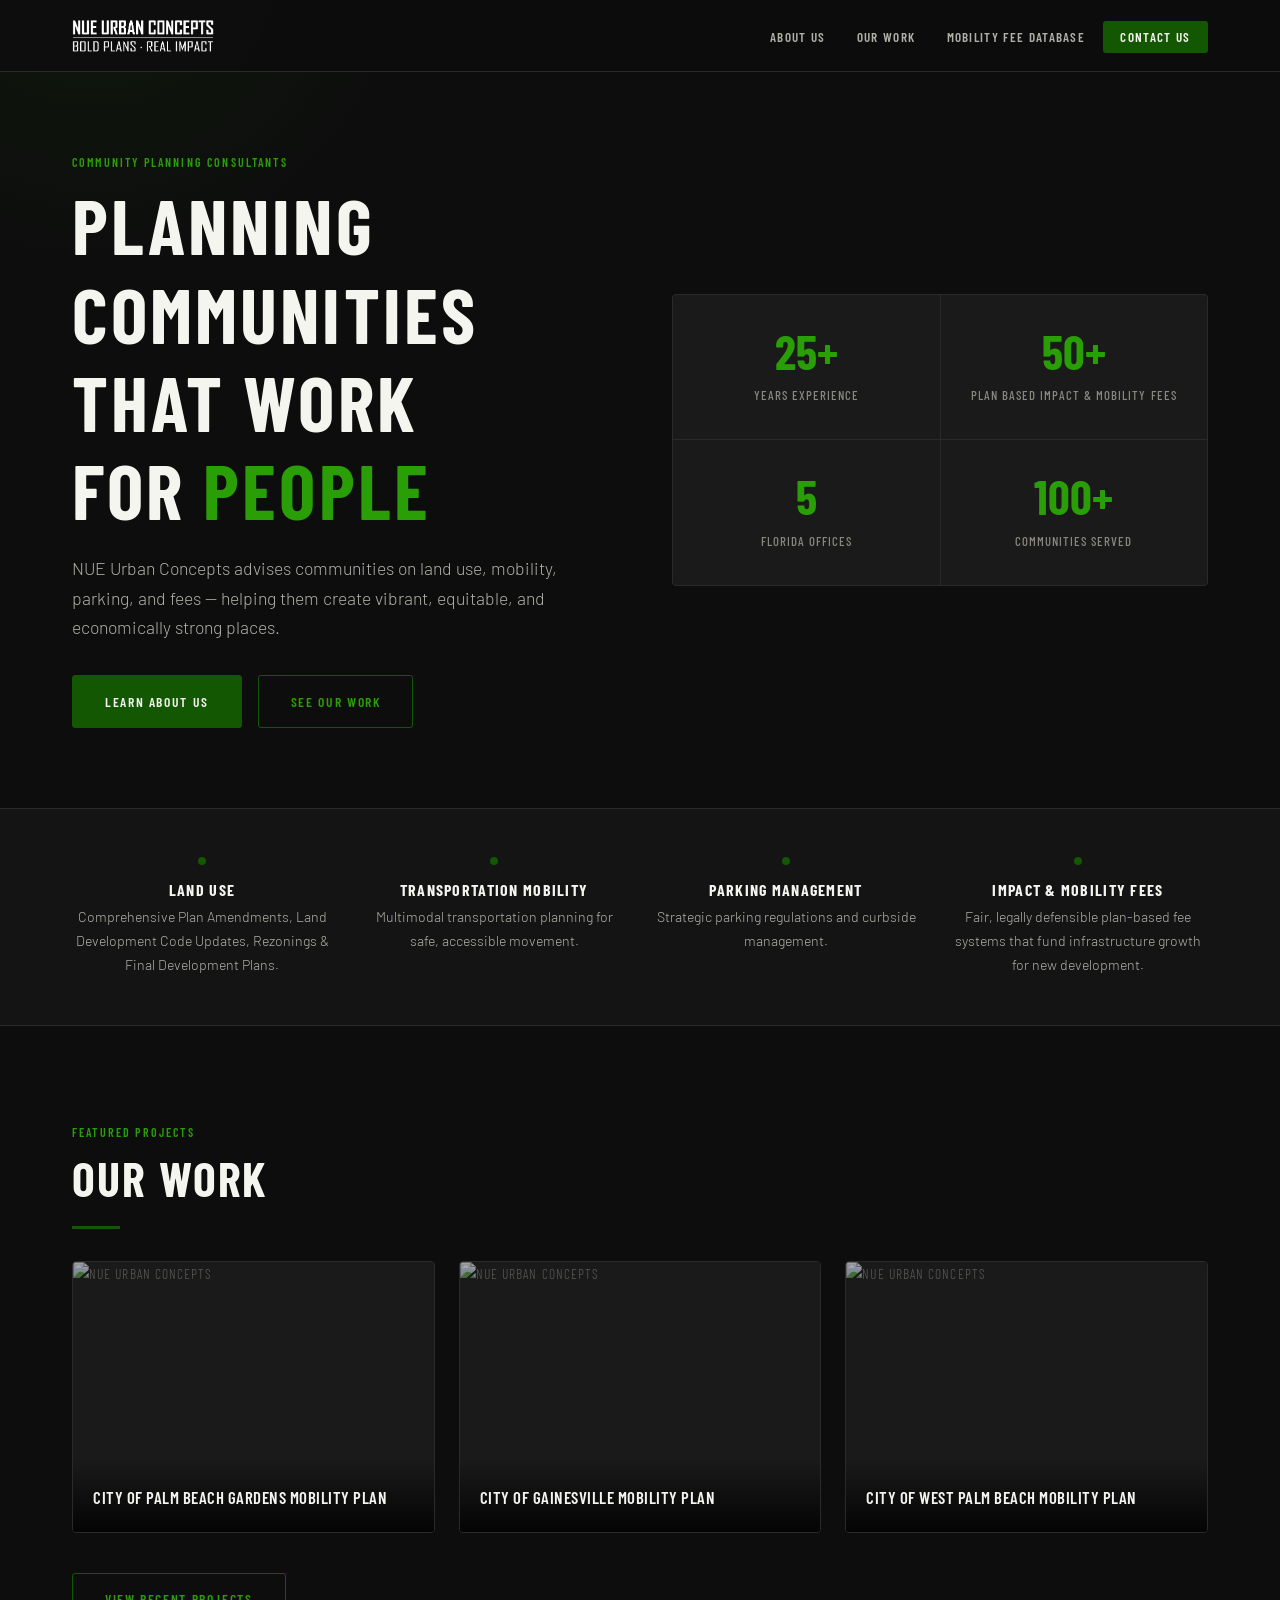
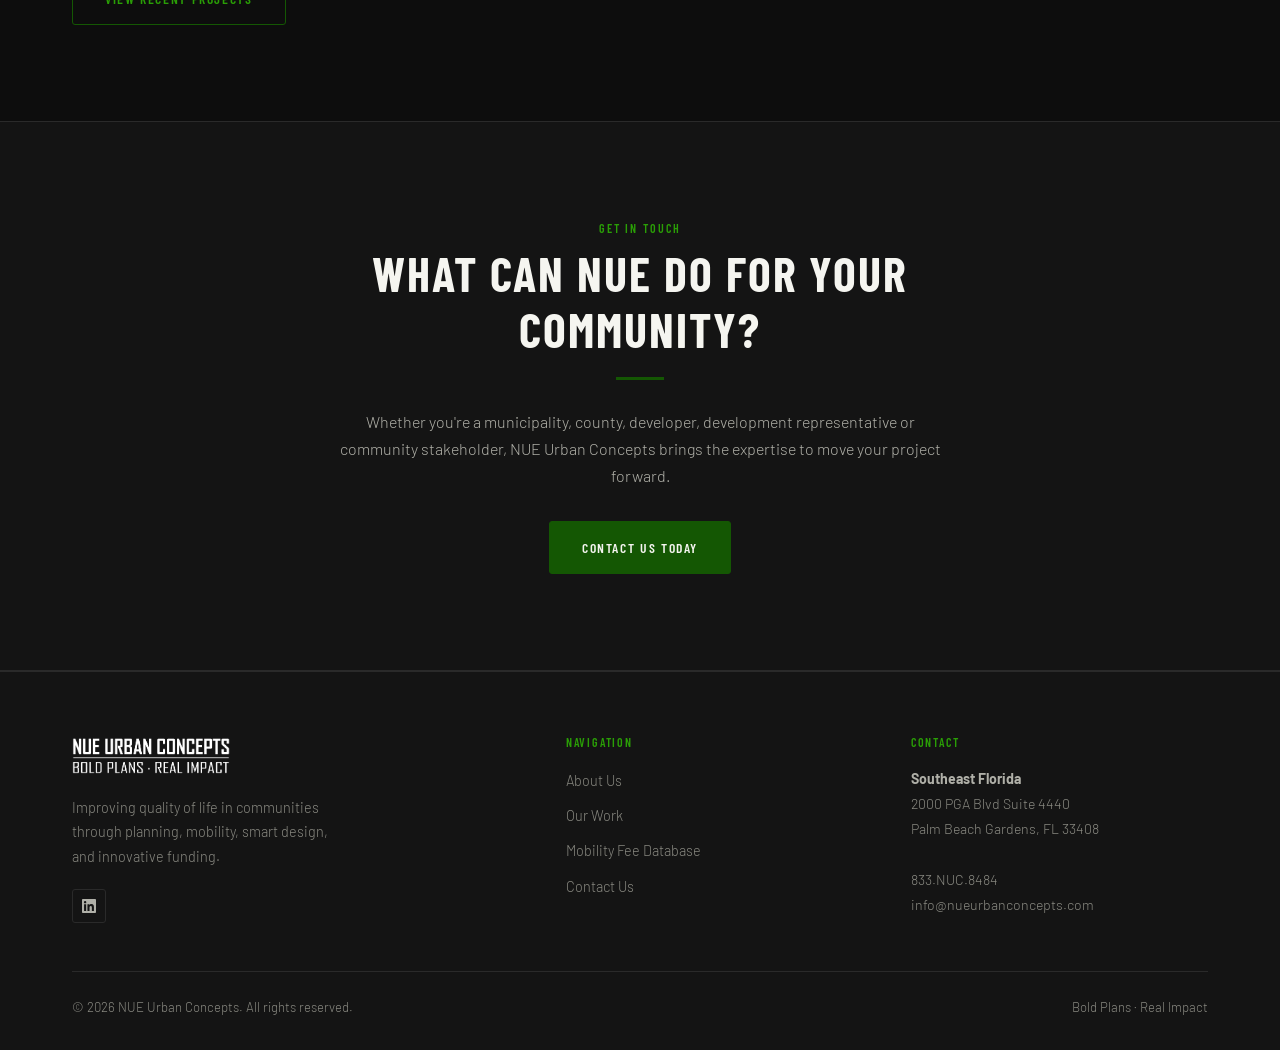
==== commit 0c586cc0: "Update 05-15-2026" ====
--- a/index.html
+++ b/index.html
@@ -159,16 +159,16 @@
 <section class="site-intro"><div class="container">
   <div class="intro-grid">
     <div class="intro-text">
-      <span class="section-label fade-up">Urban Planning &amp; Advisory</span>
+      <span class="section-label fade-up">Community Planning Consultants</span>
       <h1 class="fade-up delay-1">Planning Communities<br>That Work<br>For <span class="green">People</span></h1>
-      <p class="fade-up delay-2">NUE Urban Concepts advises communities on land use, mobility, parking, and fees — helping cities create vibrant, equitable, and economically strong places.</p>
+      <p class="fade-up delay-2">NUE Urban Concepts advises communities on land use, mobility, parking, and fees — helping them create vibrant, equitable, and economically strong places.</p>
       <div class="intro-actions fade-up delay-3">
         <a href="about.html" class="btn btn-primary">Learn About Us</a>
         <a href="our-work.html" class="btn btn-outline">See Our Work</a>
       </div>
     </div>
     <div class="intro-stats fade-up delay-2">
-      <div class="stat-item"><span class="stat-number">15+</span><span class="stat-label">Years Experience</span></div>
+      <div class="stat-item"><span class="stat-number">25+</span><span class="stat-label">Years Experience</span></div>
       <div class="stat-item"><span class="stat-number">50+</span><span class="stat-label">Plan Based Impact &amp; Mobility Fees</span></div>
       <div class="stat-item"><span class="stat-number">5</span><span class="stat-label">Florida Offices</span></div>
       <div class="stat-item"><span class="stat-number">100+</span><span class="stat-label">Communities Served</span></div>
@@ -177,10 +177,10 @@
 </div></section>
 
 <div class="services-strip"><div class="container"><div class="services-strip-grid">
-  <div class="service-item"><div class="service-dot"></div><h4>Land Use</h4><p>Strategic planning and zoning for livable, connected communities.</p></div>
+  <div class="service-item"><div class="service-dot"></div><h4>Land Use</h4><p>Comprehensive Plan Amendments, Land Development Code Updates, Rezonings &amp; Final Development Plans.</p></div>
   <div class="service-item"><div class="service-dot"></div><h4>Transportation Mobility</h4><p>Multimodal transportation planning for safe, accessible movement.</p></div>
-  <div class="service-item"><div class="service-dot"></div><h4>Parking Management</h4><p>Modern parking management and policy for urban environments.</p></div>
-  <div class="service-item"><div class="service-dot"></div><h4>Impact &amp; Mobility Fees</h4><p>Fair, defensible fee programs that fund infrastructure growth.</p></div>
+  <div class="service-item"><div class="service-dot"></div><h4>Parking Management</h4><p>Strategic parking regulations and curbside management.</p></div>
+  <div class="service-item"><div class="service-dot"></div><h4>Impact &amp; Mobility Fees</h4><p>Fair, legally defensible plan-based fee systems that fund infrastructure growth for new development.</p></div>
 </div></div></div>
 
 <section><div class="container">
@@ -193,15 +193,15 @@
     
 	  <a class="project-card" href="https://www.wpb.org/Departments/Development-Services/City-of-West-Palm-Beach-Mobility-Fee" target="_blank" rel="noopener"><div class="project-placeholder"><img src="images/projects/west-palm-beach-render.jpg" alt="NUE Urban Concepts"></div><div class="project-card-label">City of West Palm Beach Mobility Plan</div></a>
   </div>
-  <div style="margin-top:2.5rem"><a href="our-work.html" class="btn btn-outline">View All Projects</a></div>
+  <div style="margin-top:2.5rem"><a href="our-work.html" class="btn btn-outline">View Recent Projects</a></div>
 </div></section>
 
 <section style="background:var(--dark-surface);border-top:1px solid var(--dark-border);border-bottom:1px solid var(--dark-border)">
   <div class="container" style="text-align:center;max-width:680px">
     <span class="section-label">Get In Touch</span>
-    <h2>Ready to Transform Your Community?</h2>
+    <h2>What Can NUE Do For Your Community?</h2>
     <div class="divider" style="margin:1.25rem auto 1.75rem"></div>
-    <p style="margin-bottom:2rem">Whether you're a municipality, developer, or agency, NUE Urban Concepts brings the expertise to move your project forward.</p>
+    <p style="margin-bottom:2rem">Whether you're a municipality, county, developer, development representative or community stakeholder, NUE Urban Concepts brings the expertise to move your project forward.</p>
     <a href="contact.html" class="btn btn-primary">Contact Us Today</a>
   </div>
 </section>
@@ -210,7 +210,7 @@
   <div class="footer-inner">
     <div class="footer-brand">
       <img src="images/logo-white-2026.png" alt="NUE Urban Concepts">
-      <p>Improving quality of life in communities through planning, mobility, and smart urban design.</p>
+      <p>Improving quality of life in communities through planning, mobility, smart design, and innovative funding.</p>
       <div class="social-links" style="margin-top:1.25rem">
         <!--a href="#" aria-label="Twitter"><svg viewBox="0 0 24 24"><path d="M18.244 2.25h3.308l-7.227 8.26 8.502 11.24H16.17l-4.714-6.231-5.401 6.231H2.742l7.737-8.835L1.254 2.25H8.08l4.259 5.631 5.905-5.631zm-1.161 17.52h1.833L7.084 4.126H5.117z"/></svg></a>
         <a href="#" aria-label="Facebook"><svg viewBox="0 0 24 24"><path d="M24 12.073c0-6.627-5.373-12-12-12s-12 5.373-12 12c0 5.99 4.388 10.954 10.125 11.854v-8.385H7.078v-3.47h3.047V9.43c0-3.007 1.792-4.669 4.533-4.669 1.312 0 2.686.235 2.686.235v2.953H15.83c-1.491 0-1.956.925-1.956 1.874v2.25h3.328l-.532 3.47h-2.796v8.385C19.612 23.027 24 18.062 24 12.073z"/></svg></a-->
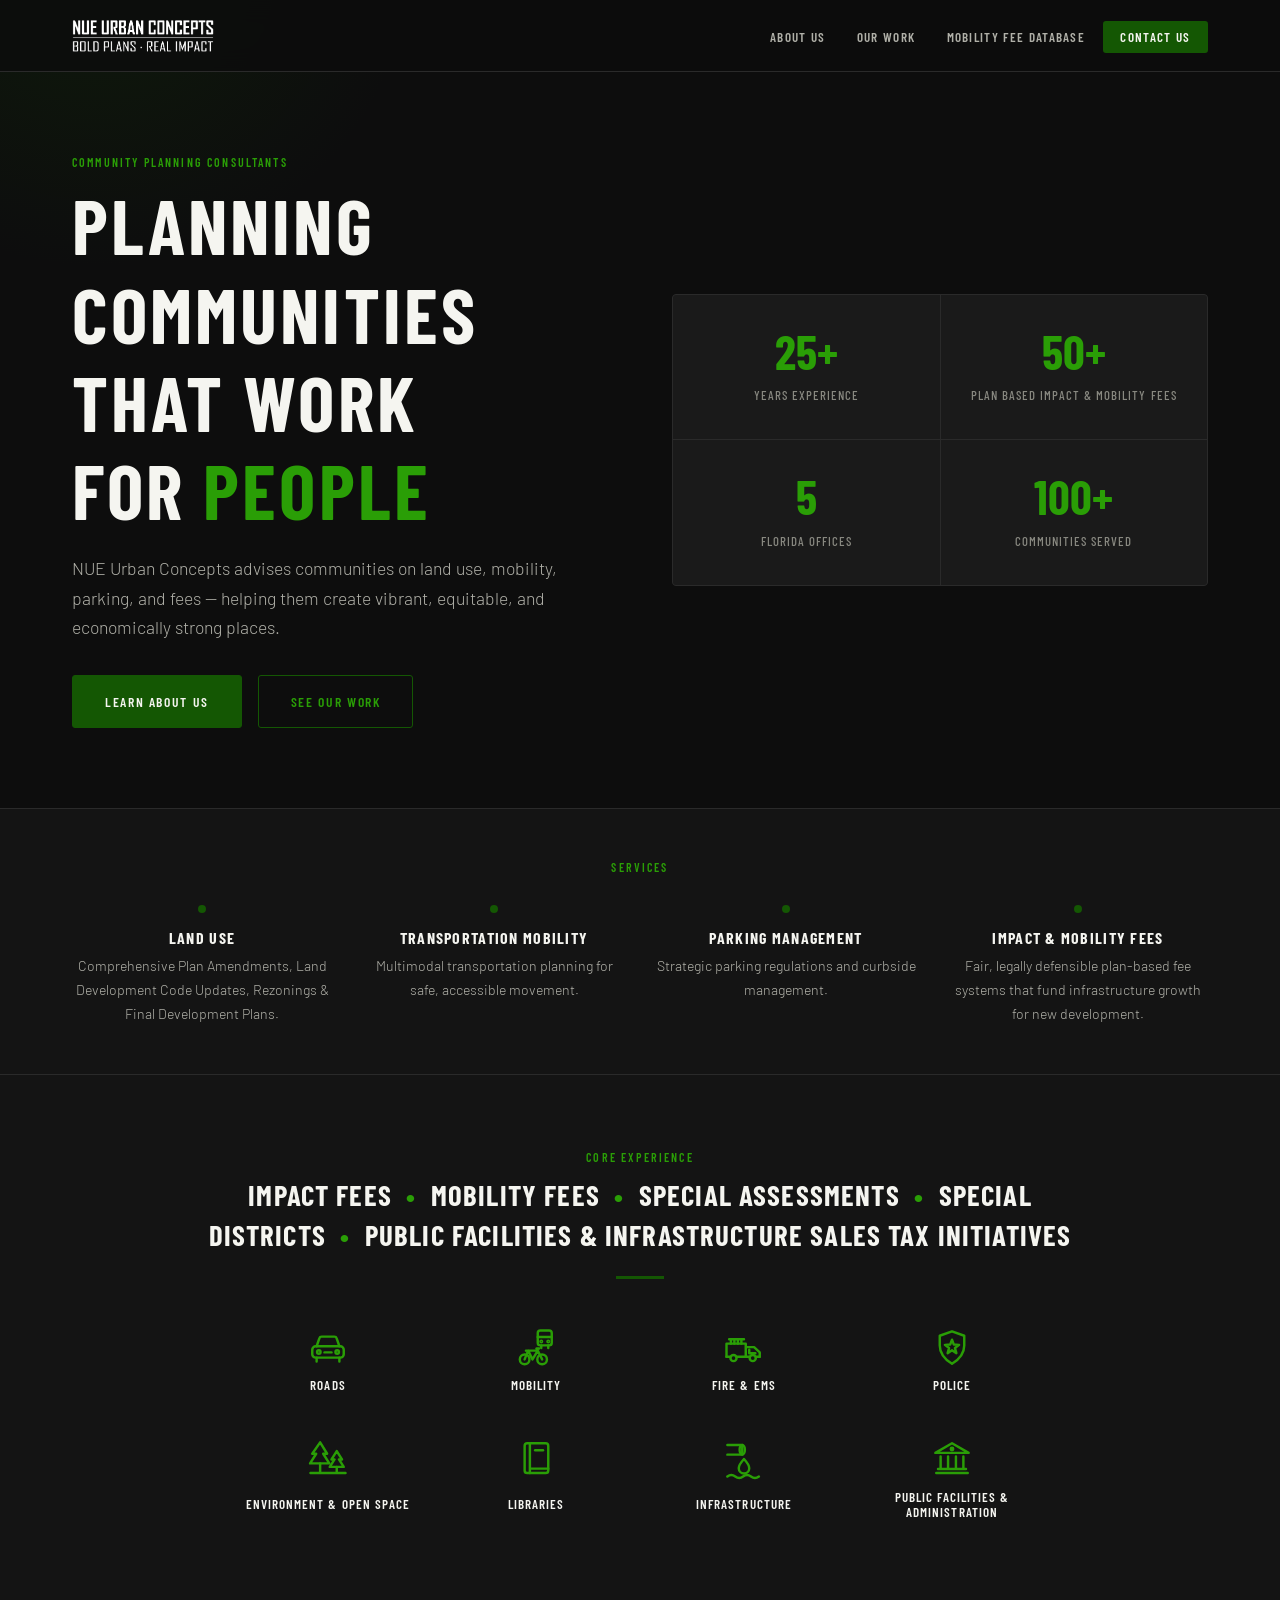
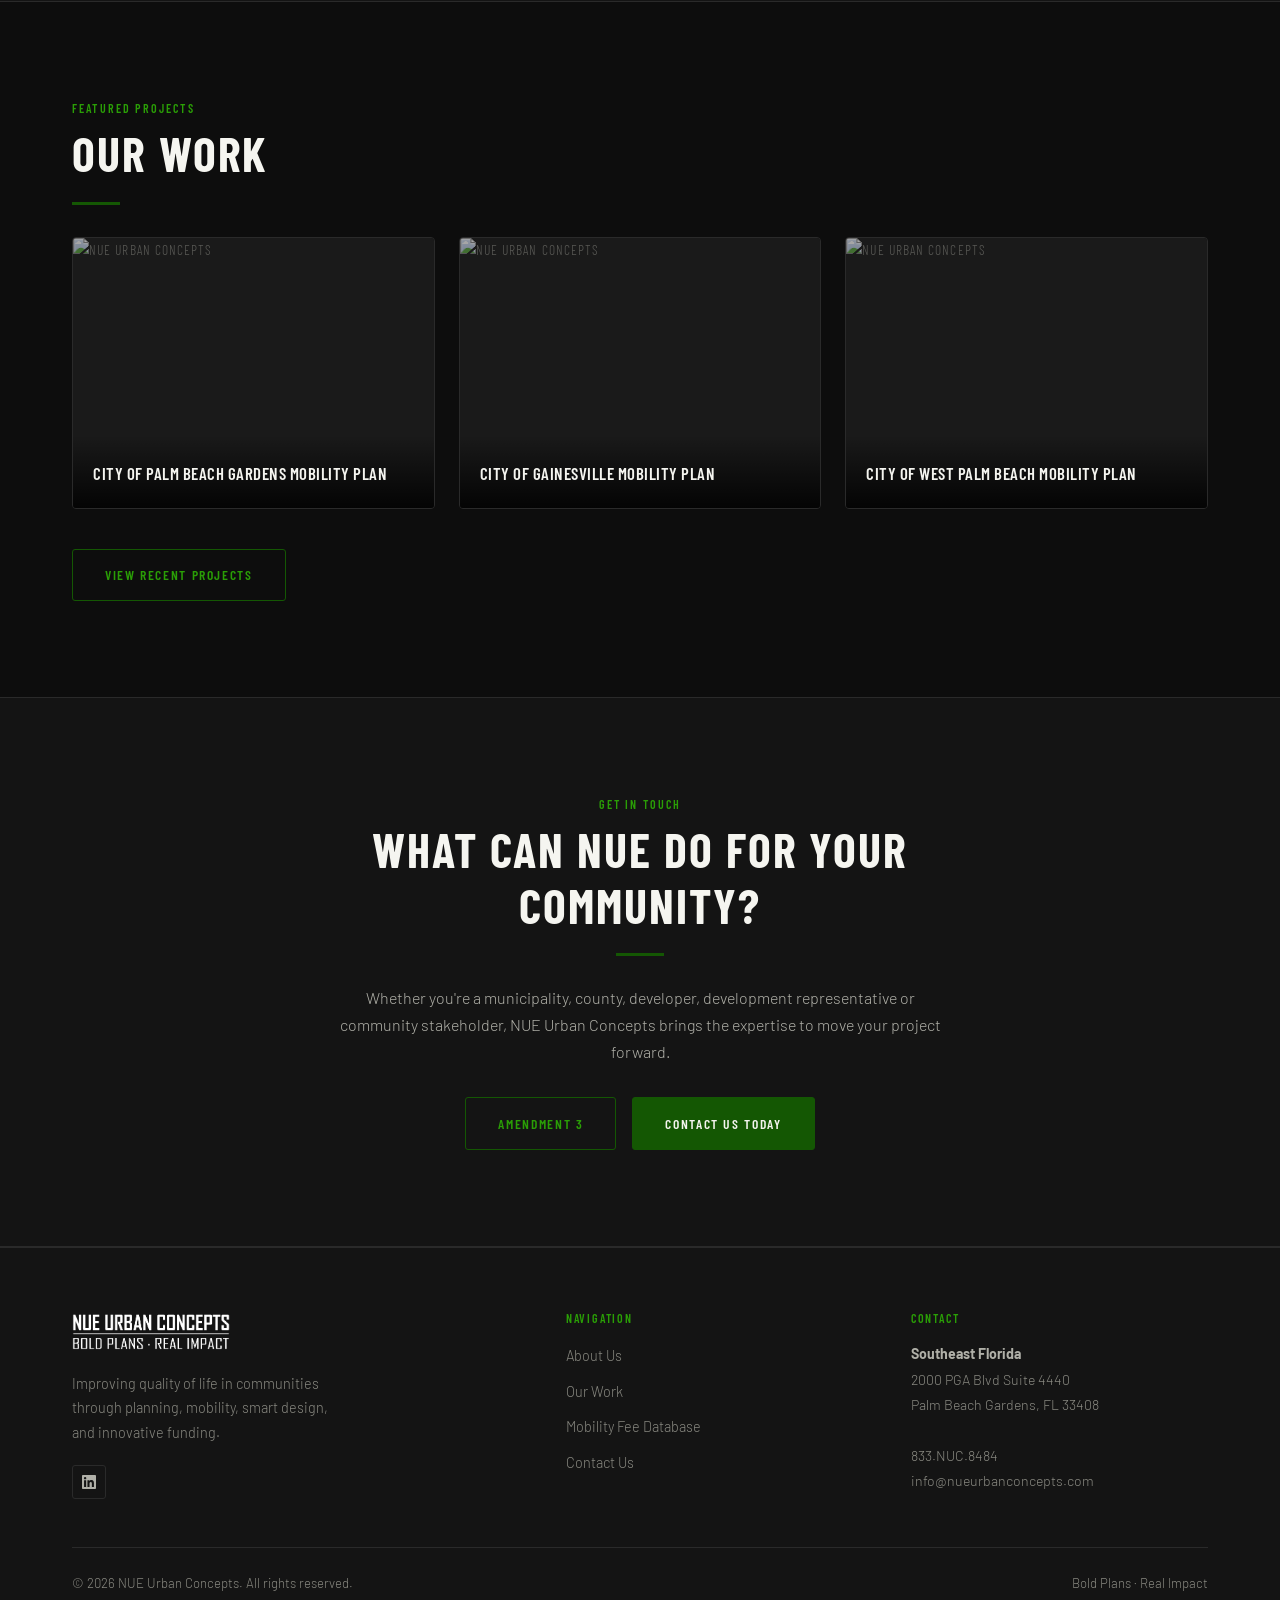
==== commit 156958db: "Amendment 3 update" ====
--- a/index.html
+++ b/index.html
@@ -141,7 +141,37 @@
 .fade-up.delay-2{animation-delay:0.3s}
 .fade-up.delay-3{animation-delay:0.45s}
 @media(max-width:900px){.nav-links{display:none}.nav-toggle{display:flex}.nav-links.open{display:flex;flex-direction:column;position:absolute;top:var(--nav-height);left:0;right:0;background:var(--dark-surface);border-bottom:1px solid var(--dark-border);padding:1rem;gap:0.25rem}.intro-grid{grid-template-columns:1fr}.intro-stats{grid-template-columns:repeat(4,1fr)}.services-strip-grid{grid-template-columns:repeat(2,1fr)}.footer-inner{grid-template-columns:1fr 1fr}.form-grid{grid-template-columns:1fr}}
-@media(max-width:600px){section{padding:4rem 0}.intro-stats{grid-template-columns:1fr 1fr}.services-strip-grid{grid-template-columns:1fr 1fr}.footer-inner{grid-template-columns:1fr}.footer-bottom{flex-direction:column;align-items:flex-start}.project-grid{grid-template-columns:1fr}}</style>
+@media(max-width:600px){section{padding:4rem 0}.intro-stats{grid-template-columns:1fr 1fr}.services-strip-grid{grid-template-columns:1fr 1fr}.footer-inner{grid-template-columns:1fr}.footer-bottom{flex-direction:column;align-items:flex-start}.project-grid{grid-template-columns:1fr}}
+.services-strip .section-label{text-align:center;margin-bottom:1.75rem}
+/* ── Core experience (focus areas) ── */
+.focus-areas{background:var(--dark-surface);border-bottom:1px solid var(--dark-border);padding:4.5rem 0;text-align:center}
+.focus-title{font-size:clamp(1.25rem,2.4vw,1.8rem);line-height:1.4;max-width:980px;margin:0 auto;text-wrap:balance}
+.focus-title .sep{color:var(--green-glow);margin:0 .5em}
+.focus-areas .divider{margin:1.25rem auto 2.5rem}
+.focus-grid{list-style:none;display:grid;grid-template-columns:repeat(4,1fr);gap:1.75rem .75rem;max-width:820px;margin:0 auto}
+.focus-tile{display:flex;flex-direction:column;align-items:center;gap:.6rem;padding:.5rem}
+.focus-icon{width:42px;height:42px;flex-shrink:0;fill:none;stroke:var(--green-glow);stroke-width:2.8;stroke-linecap:round;stroke-linejoin:round}
+.focus-label{flex:1;display:flex;align-items:center;justify-content:center;font-family:var(--font-display);font-size:.82rem;font-weight:600;letter-spacing:.08em;line-height:1.2;text-transform:uppercase;color:var(--white)}
+@media(max-width:820px){.focus-grid{grid-template-columns:repeat(2,1fr);max-width:520px}}
+@media(max-width:600px){.focus-areas{padding:3.5rem 0}}
+
+/* ── CTA row + image dialog ── */
+.cta-row{display:flex;gap:1rem;justify-content:center;flex-wrap:wrap}
+.cta-row .btn{line-height:1.7}
+html.dialog-open{overflow:hidden}
+.img-dialog{margin:auto;padding:0;max-width:96vw;max-height:94vh;overflow:hidden;background:var(--dark-card);color:var(--white);border:1px solid var(--dark-border);border-radius:6px;box-shadow:0 24px 80px rgba(0,0,0,.6)}
+.img-dialog::backdrop{background:rgba(0,0,0,.82)}
+.img-dialog[open]{animation:dlgIn .25s ease}
+@keyframes dlgIn{from{opacity:0;transform:translateY(12px) scale(.98)}to{opacity:1;transform:none}}
+.img-dialog-bar{display:flex;align-items:center;justify-content:space-between;gap:1rem;min-height:49px;padding:.5rem .75rem .5rem 1.1rem;border-bottom:1px solid var(--dark-border)}
+.img-dialog-bar a{font-family:var(--font-display);font-size:.78rem;font-weight:600;letter-spacing:.1em;text-transform:uppercase;color:var(--green-glow)}
+.img-dialog-bar a:hover{text-decoration:underline}
+.img-dialog-close{display:flex;align-items:center;justify-content:center;width:34px;height:34px;background:transparent;border:1px solid var(--dark-border);border-radius:3px;color:var(--gray-light);cursor:pointer;transition:border-color var(--transition),color var(--transition),background var(--transition)}
+.img-dialog-close:hover{border-color:var(--green);color:var(--white);background:rgba(20,87,3,.2)}
+.img-dialog-close svg{width:16px;height:16px;fill:none;stroke:currentColor;stroke-width:2;stroke-linecap:round}
+.img-dialog img{display:block;width:auto;height:auto;max-width:calc(96vw - 2px);max-height:calc(94vh - 51px);object-fit:contain;background:#efefef}
+@media(prefers-reduced-motion:reduce){.img-dialog[open]{animation:none}}
+</style>
 </head>
 <body>
 <nav class="site-nav"><div class="nav-inner">
@@ -176,12 +206,53 @@
   </div>
 </div></section>
 
-<div class="services-strip"><div class="container"><div class="services-strip-grid">
+<div class="services-strip"><div class="container"><span class="section-label">Services</span><div class="services-strip-grid">
   <div class="service-item"><div class="service-dot"></div><h4>Land Use</h4><p>Comprehensive Plan Amendments, Land Development Code Updates, Rezonings &amp; Final Development Plans.</p></div>
   <div class="service-item"><div class="service-dot"></div><h4>Transportation Mobility</h4><p>Multimodal transportation planning for safe, accessible movement.</p></div>
   <div class="service-item"><div class="service-dot"></div><h4>Parking Management</h4><p>Strategic parking regulations and curbside management.</p></div>
   <div class="service-item"><div class="service-dot"></div><h4>Impact &amp; Mobility Fees</h4><p>Fair, legally defensible plan-based fee systems that fund infrastructure growth for new development.</p></div>
 </div></div></div>
+
+<section class="focus-areas" aria-labelledby="focus-title"><div class="container">
+  <span class="section-label">Core Experience</span>
+  <h2 id="focus-title" class="focus-title">Impact Fees<span class="sep" aria-hidden="true">&bull;</span>Mobility Fees<span class="sep" aria-hidden="true">&bull;</span>Special Assessments<span class="sep" aria-hidden="true">&bull;</span>Special Districts<span class="sep" aria-hidden="true">&bull;</span>Public Facilities &amp; Infrastructure Sales Tax Initiatives</h2>
+  <div class="divider"></div>
+  <ul class="focus-grid">
+    <li class="focus-tile"><svg class="focus-icon" viewBox="0 0 48 48" aria-hidden="true" focusable="false"><path d="M11 22l3.2-9.2A2.5 2.5 0 0 1 16.6 11h14.8a2.5 2.5 0 0 1 2.4 1.8L37 22"/>
+<rect x="6" y="22" width="36" height="13" rx="4"/>
+<path d="M11 35v4.5M37 35v4.5"/>
+<circle cx="13.5" cy="28.5" r="2"/><circle cx="34.5" cy="28.5" r="2"/>
+<path d="M20 29h8"/></svg><span class="focus-label">Roads</span></li>
+    <li class="focus-tile"><svg class="focus-icon" viewBox="0 0 48 48" aria-hidden="true" focusable="false"><rect x="26" y="4" width="16" height="17" rx="3"/>
+<path d="M26 11.5h16M30 21v3M38 21v3"/>
+<circle cx="30" cy="16.5" r=".9"/><circle cx="38" cy="16.5" r=".9"/>
+<circle cx="11" cy="37" r="5.5"/><circle cx="31" cy="37" r="5.5"/>
+<path d="M11 37l4-10h11l5 10M15 27l5 10M20 37l6-10M12.5 27h5M26 27l-1.5-2.5h3"/></svg><span class="focus-label">Mobility</span></li>
+    <li class="focus-tile"><svg class="focus-icon" viewBox="0 0 48 48" aria-hidden="true" focusable="false"><path d="M4 34V19h22v15M26 34V23h9.5l6.5 6v5"/>
+<path d="M30 26v4h7"/>
+<path d="M7 14h17M9 14v5M13 14v5M17 14v5M21 14v5"/>
+<circle cx="12" cy="35.5" r="3.5"/><circle cx="34" cy="35.5" r="3.5"/>
+<path d="M4 34h4.5M15.5 34h15M37.5 34H42"/></svg><span class="focus-label">Fire &amp; EMS</span></li>
+    <li class="focus-tile"><svg class="focus-icon" viewBox="0 0 48 48" aria-hidden="true" focusable="false"><path d="M24 5l14 5v11c0 9-6 16-14 21-8-5-14-12-14-21V10z"/>
+<polygon points="24.0,14.5 26.1,20.1 32.1,20.4 27.4,24.1 29.0,29.9 24.0,26.6 19.0,29.9 20.6,24.1 15.9,20.4 21.9,20.1"/></svg><span class="focus-label">Police</span></li>
+    <li class="focus-tile"><svg class="focus-icon" viewBox="0 0 48 48" aria-hidden="true" focusable="false"><path d="M15 5l8 13h-4.5l7 11H3.5l7-11H6z"/>
+<path d="M15 29v9"/>
+<path d="M34 15l6 9.5h-3.5l5.5 8.5H26l5.5-8.5H28z"/>
+<path d="M34 33v5"/>
+<path d="M4 40h40"/></svg><span class="focus-label">Environment &amp; Open Space</span></li>
+    <li class="focus-tile"><svg class="focus-icon" viewBox="0 0 48 48" aria-hidden="true" focusable="false"><rect x="11" y="6" width="27" height="34" rx="3"/>
+<path d="M17 6v34M17 35h21"/>
+<path d="M23 14h9"/></svg><span class="focus-label">Libraries</span></li>
+    <li class="focus-tile"><svg class="focus-icon" viewBox="0 0 48 48" aria-hidden="true" focusable="false"><path d="M5 8h17v11H5"/>
+<ellipse cx="22" cy="13.5" rx="3" ry="5.5"/>
+<path d="M30 24s-6 6.6-6 10.5a6 6 0 0 0 12 0C36 30.6 30 24 30 24z" transform="translate(-6 0)"/>
+<path d="M5 44q4.5-3.4 9 0t9 0 9 0 9 0"/></svg><span class="focus-label">Infrastructure</span></li>
+    <li class="focus-tile"><svg class="focus-icon" viewBox="0 0 48 48" aria-hidden="true" focusable="false"><path d="M5 17L24 6l19 11z"/>
+<path d="M11 21v14M19.5 21v14M28.5 21v14M37 21v14"/>
+<path d="M6 40h36M8 35.5h32"/>
+<circle cx="24" cy="12.5" r="1.4"/></svg><span class="focus-label">Public Facilities &amp; Administration</span></li>
+  </ul>
+</div></section>
 
 <section><div class="container">
   <span class="section-label">Featured Projects</span>
@@ -202,10 +273,20 @@
     <h2>What Can NUE Do For Your Community?</h2>
     <div class="divider" style="margin:1.25rem auto 1.75rem"></div>
     <p style="margin-bottom:2rem">Whether you're a municipality, county, developer, development representative or community stakeholder, NUE Urban Concepts brings the expertise to move your project forward.</p>
-    <a href="contact.html" class="btn btn-primary">Contact Us Today</a>
+    <div class="cta-row">
+      <button type="button" class="btn btn-outline" id="amendmentBtn" aria-haspopup="dialog">Amendment 3</button>
+      <a href="contact.html" class="btn btn-primary">Contact Us Today</a>
+    </div>
   </div>
 </section>
 
+<dialog id="amendmentDialog" class="img-dialog" aria-label="Amendment 3 graphic">
+  <div class="img-dialog-bar">
+    <a href="images/amendment-3.jpg" target="_blank" rel="noopener">Open full size &#8599;</a>
+    <button type="button" class="img-dialog-close" id="amendmentClose" aria-label="Close" autofocus><svg viewBox="0 0 24 24" aria-hidden="true"><path d="M5 5l14 14M19 5L5 19"/></svg></button>
+  </div>
+  <img src="images/amendment-3.jpg" alt="NUE Urban Concepts graphic: when traditional funding falls short, we help communities fill the gap. Planned improvements fund the basis for a revenue source. Services include impact fees, mobility fees, special assessments, special districts, and sales tax initiatives for roads, mobility, fire and EMS, police, environment and open space, libraries, infrastructure, and public facilities." loading="lazy">
+</dialog>
 <footer class="site-footer"><div class="container">
   <div class="footer-inner">
     <div class="footer-brand">
@@ -245,4 +326,26 @@
   if(form){form.addEventListener('submit',e=>{e.preventDefault();const btn=form.querySelector('[type="submit"]');const orig=btn.textContent;btn.textContent='Sending…';btn.disabled=true;setTimeout(()=>{btn.textContent='Message Sent ✓';btn.style.background='#1d7a04';setTimeout(()=>{btn.textContent=orig;btn.disabled=false;btn.style.background='';form.reset()},3000)},1200)})}
   document.getElementById('year').textContent=new Date().getFullYear();
 });</script>
+<script>
+(function(){
+  var dlg=document.getElementById('amendmentDialog'),
+      openBtn=document.getElementById('amendmentBtn'),
+      closeBtn=document.getElementById('amendmentClose');
+  if(!dlg||!openBtn) return;
+  openBtn.addEventListener('click',function(){
+    if(typeof dlg.showModal==='function'){
+      dlg.showModal();
+      document.documentElement.classList.add('dialog-open');
+    } else {
+      window.open('images/amendment-3.jpg','_blank','noopener');
+    }
+  });
+  closeBtn.addEventListener('click',function(){dlg.close()});
+  dlg.addEventListener('click',function(e){if(e.target===dlg)dlg.close()});
+  dlg.addEventListener('close',function(){
+    document.documentElement.classList.remove('dialog-open');
+    openBtn.focus();
+  });
+})();
+</script>
 </body></html>
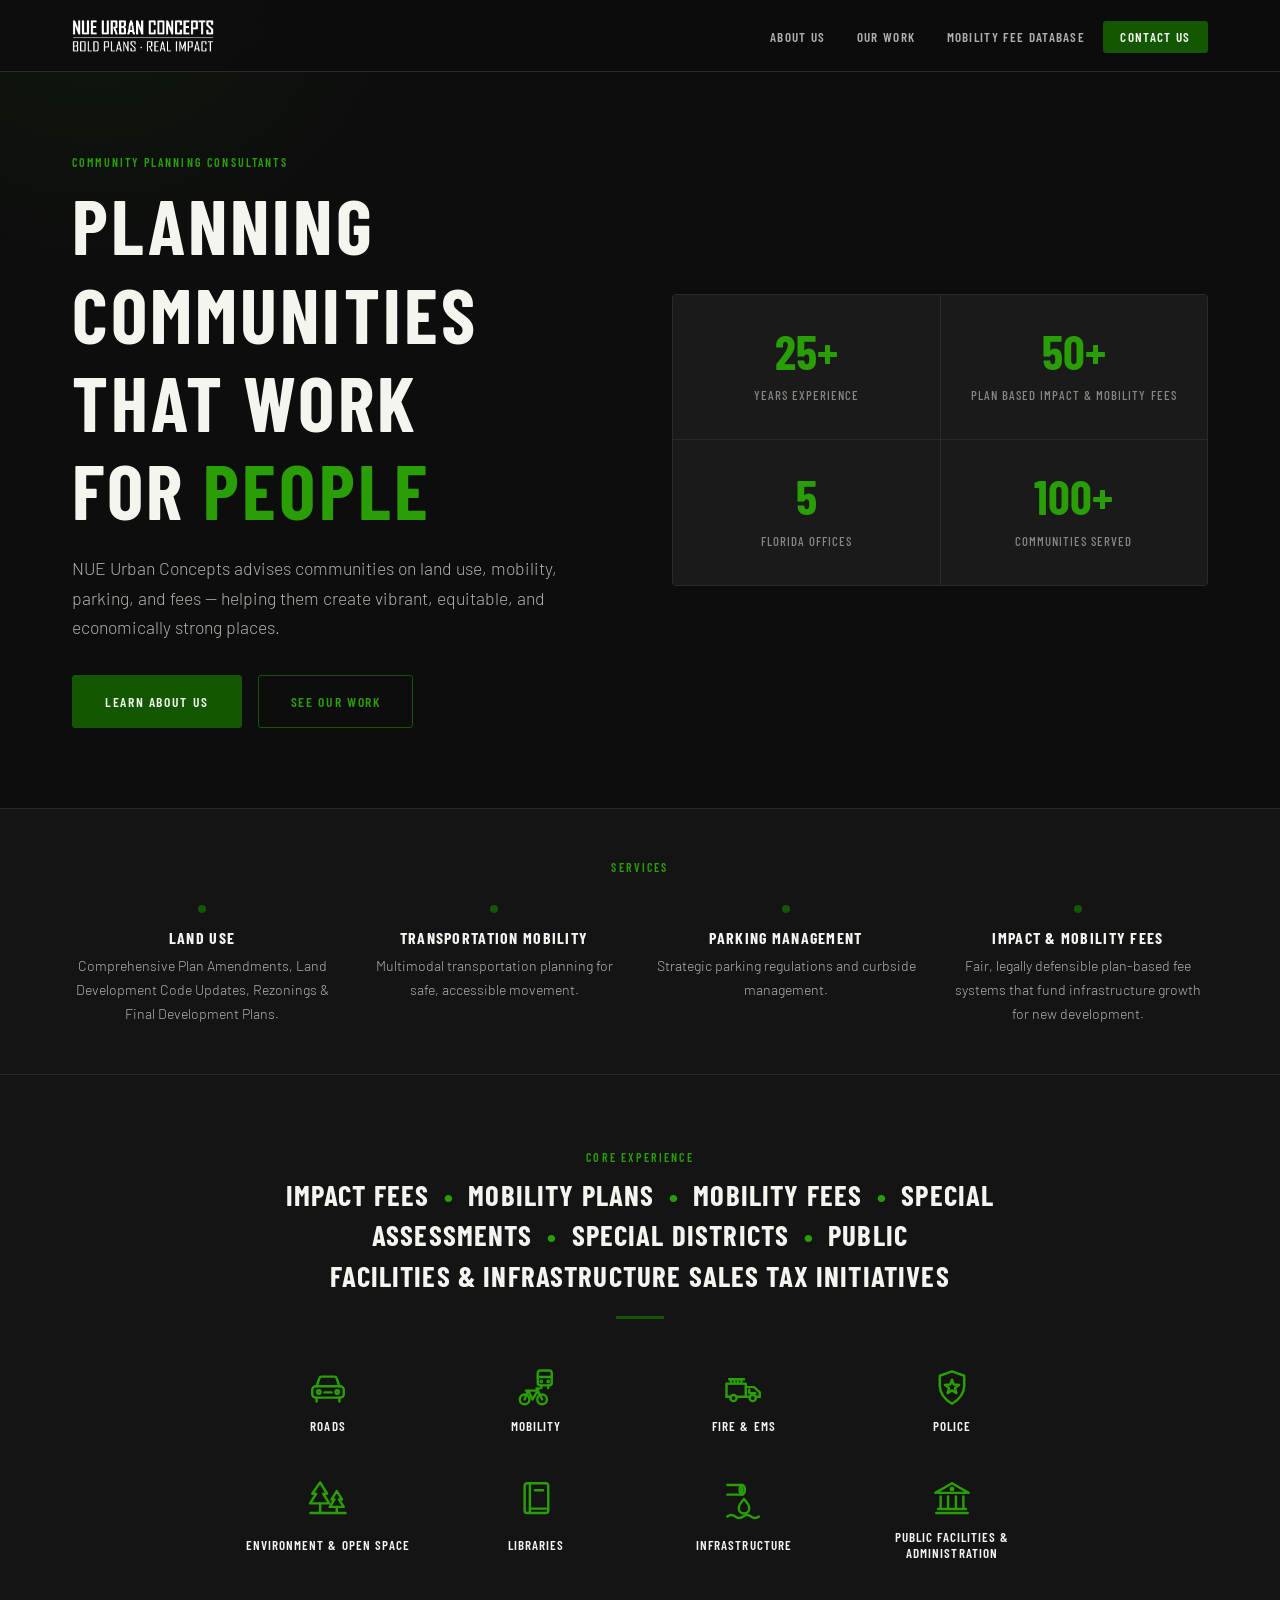
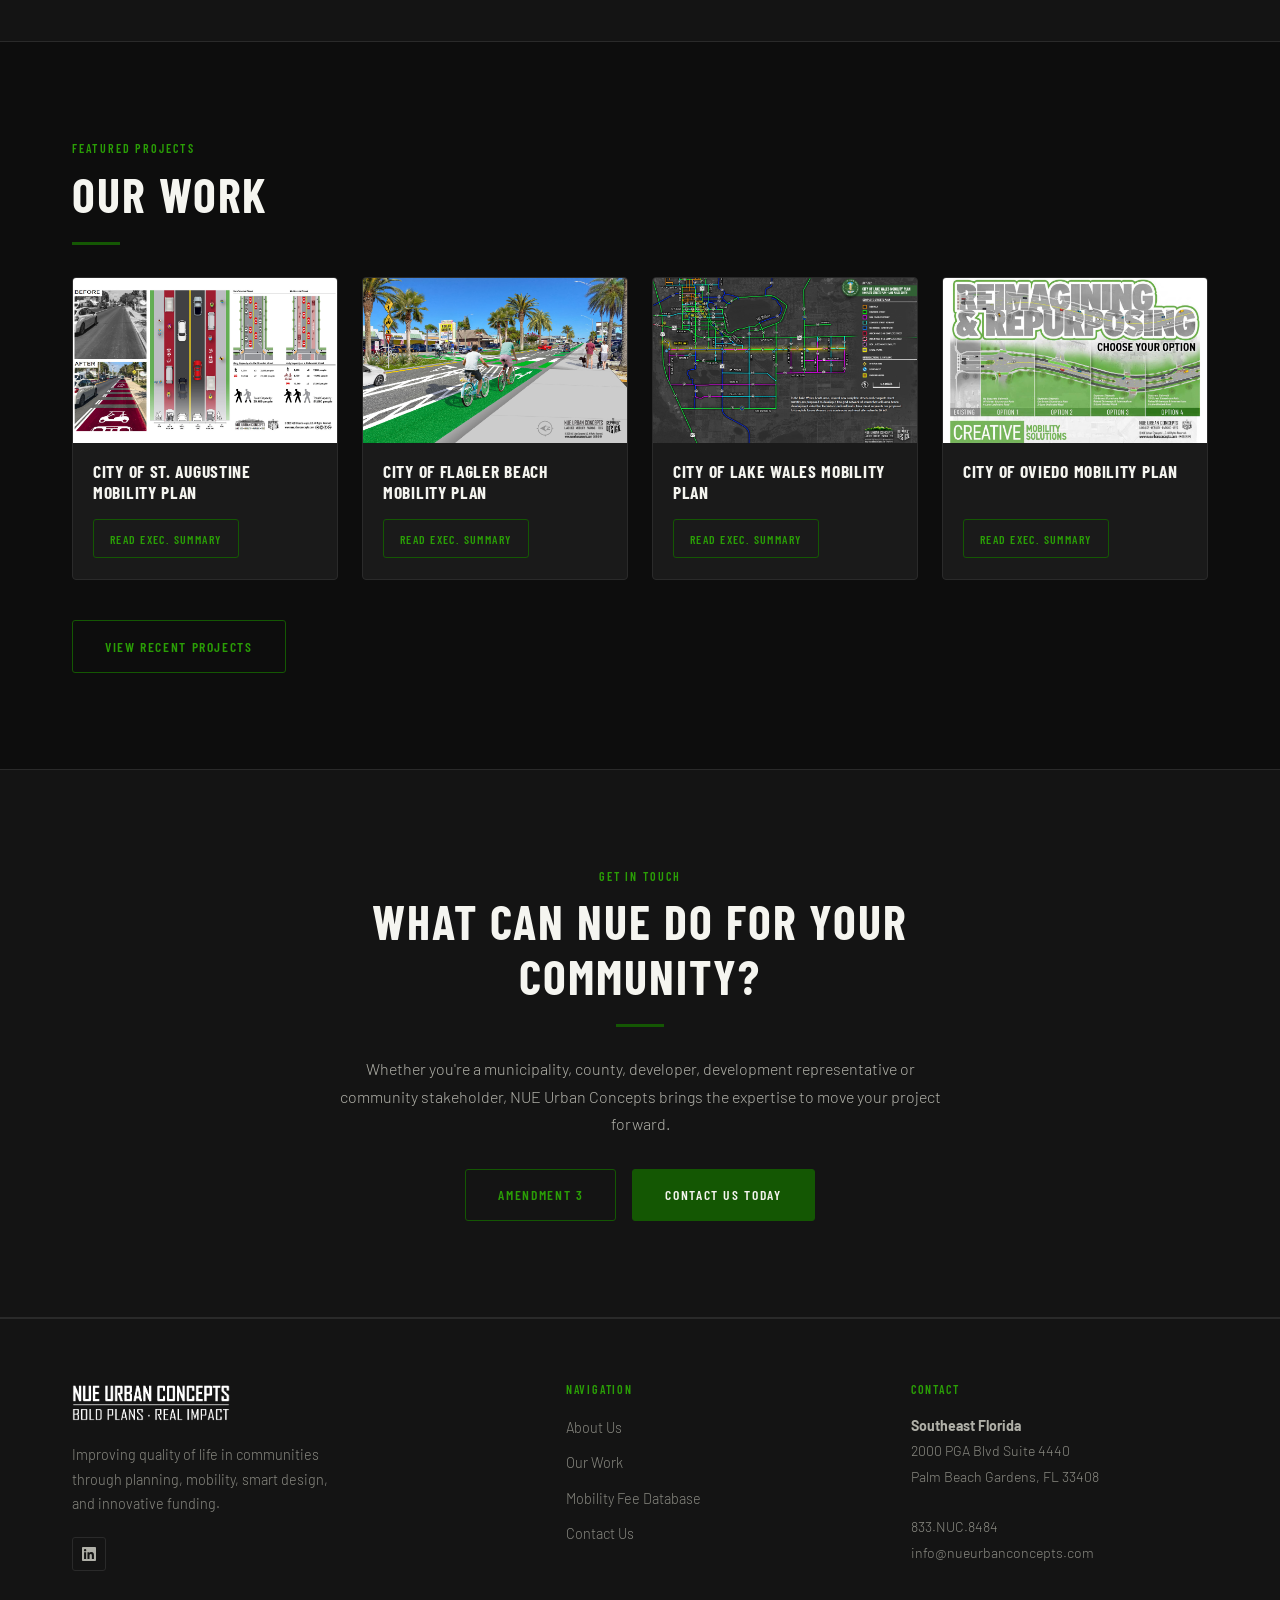
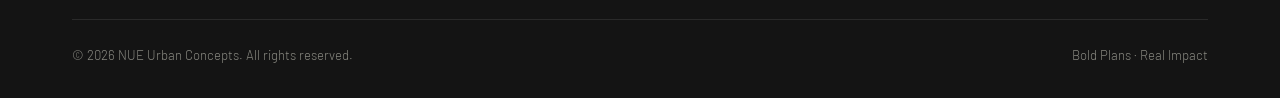
==== commit a7a4d5dd: "Update 11-15-2026" ====
--- a/index.html
+++ b/index.html
@@ -143,6 +143,18 @@
 @media(max-width:900px){.nav-links{display:none}.nav-toggle{display:flex}.nav-links.open{display:flex;flex-direction:column;position:absolute;top:var(--nav-height);left:0;right:0;background:var(--dark-surface);border-bottom:1px solid var(--dark-border);padding:1rem;gap:0.25rem}.intro-grid{grid-template-columns:1fr}.intro-stats{grid-template-columns:repeat(4,1fr)}.services-strip-grid{grid-template-columns:repeat(2,1fr)}.footer-inner{grid-template-columns:1fr 1fr}.form-grid{grid-template-columns:1fr}}
 @media(max-width:600px){section{padding:4rem 0}.intro-stats{grid-template-columns:1fr 1fr}.services-strip-grid{grid-template-columns:1fr 1fr}.footer-inner{grid-template-columns:1fr}.footer-bottom{flex-direction:column;align-items:flex-start}.project-grid{grid-template-columns:1fr}}
 .services-strip .section-label{text-align:center;margin-bottom:1.75rem}
+/* ── Featured projects (exec summary cards) ── */
+.feature-grid{display:grid;grid-template-columns:repeat(4,1fr);gap:1.5rem}
+.feature-card{display:flex;flex-direction:column;overflow:hidden;background:var(--dark-card);border:1px solid var(--dark-border);border-radius:4px;transition:border-color var(--transition)}
+.feature-card:hover{border-color:var(--green-muted)}
+.feature-card:focus-visible{outline:2px solid var(--green-glow);outline-offset:3px}
+.feature-card img{display:block;width:100%;height:auto;aspect-ratio:16/10;object-fit:cover;background:#efefef}
+.feature-card-body{display:flex;flex:1;flex-direction:column;align-items:flex-start;gap:1rem;padding:1.1rem 1.25rem 1.3rem}
+.feature-card-title{font-size:1.1rem;line-height:1.2;letter-spacing:.04em;color:var(--white)}
+.feature-card .btn{margin-top:auto;padding:.55rem 1rem;font-size:.74rem;white-space:nowrap}
+.feature-card:hover .btn-outline{background:rgba(20,87,3,.2)}
+@media(max-width:1000px){.feature-grid{grid-template-columns:repeat(2,1fr)}}
+@media(max-width:560px){.feature-grid{grid-template-columns:1fr}}
 /* ── Core experience (focus areas) ── */
 .focus-areas{background:var(--dark-surface);border-bottom:1px solid var(--dark-border);padding:4.5rem 0;text-align:center}
 .focus-title{font-size:clamp(1.25rem,2.4vw,1.8rem);line-height:1.4;max-width:980px;margin:0 auto;text-wrap:balance}
@@ -215,7 +227,7 @@
 
 <section class="focus-areas" aria-labelledby="focus-title"><div class="container">
   <span class="section-label">Core Experience</span>
-  <h2 id="focus-title" class="focus-title">Impact Fees<span class="sep" aria-hidden="true">&bull;</span>Mobility Fees<span class="sep" aria-hidden="true">&bull;</span>Special Assessments<span class="sep" aria-hidden="true">&bull;</span>Special Districts<span class="sep" aria-hidden="true">&bull;</span>Public Facilities &amp; Infrastructure Sales Tax Initiatives</h2>
+  <h2 id="focus-title" class="focus-title">Impact Fees<span class="sep" aria-hidden="true">&bull;</span>Mobility Plans<span class="sep" aria-hidden="true">&bull;</span>Mobility Fees<span class="sep" aria-hidden="true">&bull;</span>Special Assessments<span class="sep" aria-hidden="true">&bull;</span>Special Districts<span class="sep" aria-hidden="true">&bull;</span>Public Facilities &amp; Infrastructure Sales Tax Initiatives</h2>
   <div class="divider"></div>
   <ul class="focus-grid">
     <li class="focus-tile"><svg class="focus-icon" viewBox="0 0 48 48" aria-hidden="true" focusable="false"><path d="M11 22l3.2-9.2A2.5 2.5 0 0 1 16.6 11h14.8a2.5 2.5 0 0 1 2.4 1.8L37 22"/>
@@ -257,12 +269,35 @@
 <section><div class="container">
   <span class="section-label">Featured Projects</span>
   <h2>Our Work</h2><div class="divider"></div>
-  <div class="project-grid">
-    <a class="project-card" href="https://www.pbgfl.gov/860/Mobility" target="_blank" rel="noopener"><div class="project-placeholder"><img src="images/projects/palm-beach-gardens-render.jpg" alt="NUE Urban Concepts"></div><div class="project-card-label">City of Palm Beach Gardens Mobility Plan</div></a>
-    
-	  <a class="project-card" href="https://www.gainesvillefl.gov/Government-Pages/Government/Departments/Transportation/Mobility-Plan" target="_blank" rel="noopener"><div class="project-placeholder"><img src="images/projects/gainesville-render.jpg" alt="NUE Urban Concepts"></div><div class="project-card-label">City of Gainesville Mobility Plan</div></a>
-    
-	  <a class="project-card" href="https://www.wpb.org/Departments/Development-Services/City-of-West-Palm-Beach-Mobility-Fee" target="_blank" rel="noopener"><div class="project-placeholder"><img src="images/projects/west-palm-beach-render.jpg" alt="NUE Urban Concepts"></div><div class="project-card-label">City of West Palm Beach Mobility Plan</div></a>
+  <div class="feature-grid">
+    <a class="feature-card" href="files/St-Augustine-exec-summary.pdf" target="_blank" rel="noopener">
+      <img src="images/projects/st-augustine-graphic.jpg" alt="Before-and-after view of San Marco Avenue with a multimodal way, plus a comparison of the daily person capacity of a car-oriented street and a multimodal street" width="1000" height="625" loading="lazy">
+      <div class="feature-card-body">
+        <h3 class="feature-card-title">City of St. Augustine Mobility Plan</h3>
+        <span class="btn btn-outline">Read Exec. Summary</span>
+      </div>
+    </a>
+    <a class="feature-card" href="files/Flagler-Beach-exec-summary.pdf" target="_blank" rel="noopener">
+      <img src="images/projects/flagler-beach-render.jpg" alt="Rendering of a redesigned Flagler Beach street with a green bike lane, high-visibility crosswalks, and a wide sidewalk" width="1000" height="625" loading="lazy">
+      <div class="feature-card-body">
+        <h3 class="feature-card-title">City of Flagler Beach Mobility Plan</h3>
+        <span class="btn btn-outline">Read Exec. Summary</span>
+      </div>
+    </a>
+    <a class="feature-card" href="files/Lake-Wales-exec-summary.pdf" target="_blank" rel="noopener">
+      <img src="images/projects/lake-wales-map.jpg" alt="Complete Streets Plan map for Lake Wales South from the City of Lake Wales Mobility Plan, highlighting Grove Avenue" width="1000" height="625" loading="lazy">
+      <div class="feature-card-body">
+        <h3 class="feature-card-title">City of Lake Wales Mobility Plan</h3>
+        <span class="btn btn-outline">Read Exec. Summary</span>
+      </div>
+    </a>
+    <a class="feature-card" href="files/Oviedo-exec-summary.pdf" target="_blank" rel="noopener">
+      <img src="images/projects/oviedo-reimagine.jpg" alt="Reimagining and Repurposing graphic comparing an existing road with four design options for the corridor" width="1000" height="625" loading="lazy">
+      <div class="feature-card-body">
+        <h3 class="feature-card-title">City of Oviedo Mobility Plan</h3>
+        <span class="btn btn-outline">Read Exec. Summary</span>
+      </div>
+    </a>
   </div>
   <div style="margin-top:2.5rem"><a href="our-work.html" class="btn btn-outline">View Recent Projects</a></div>
 </div></section>
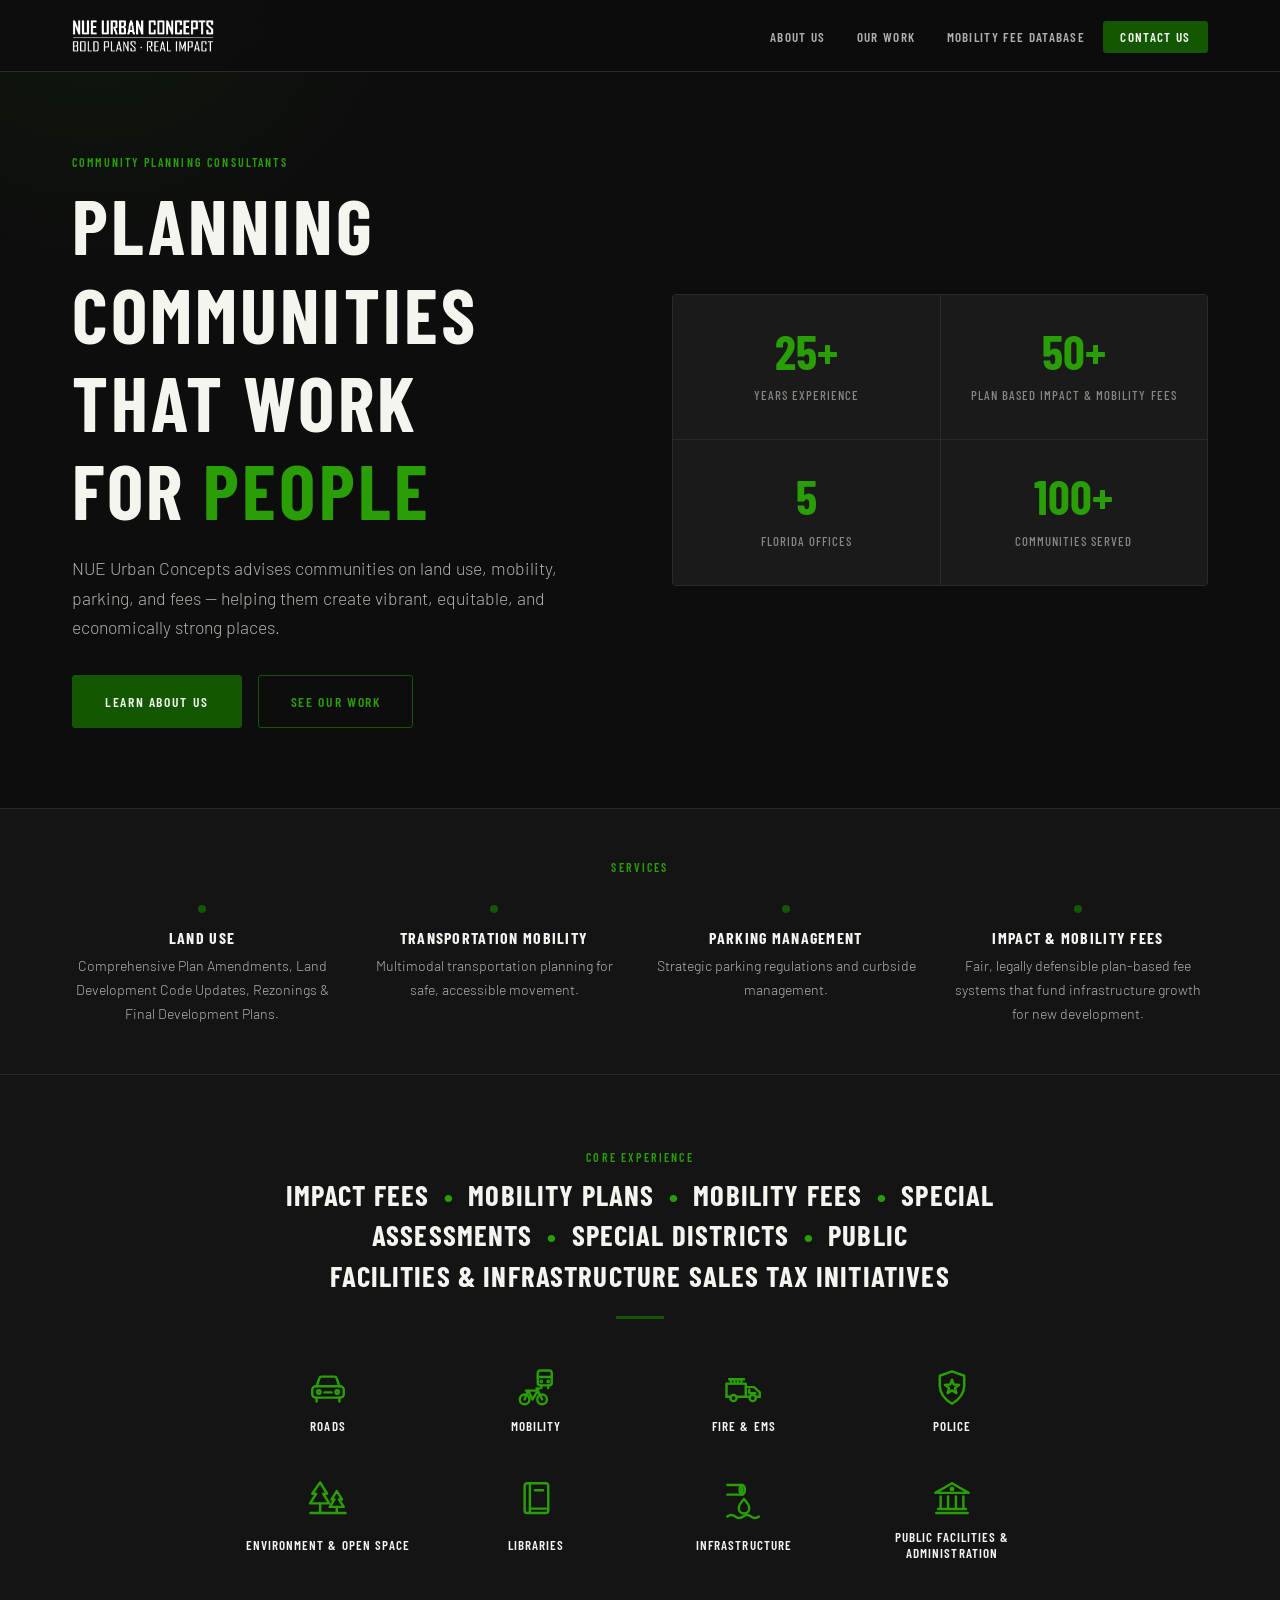
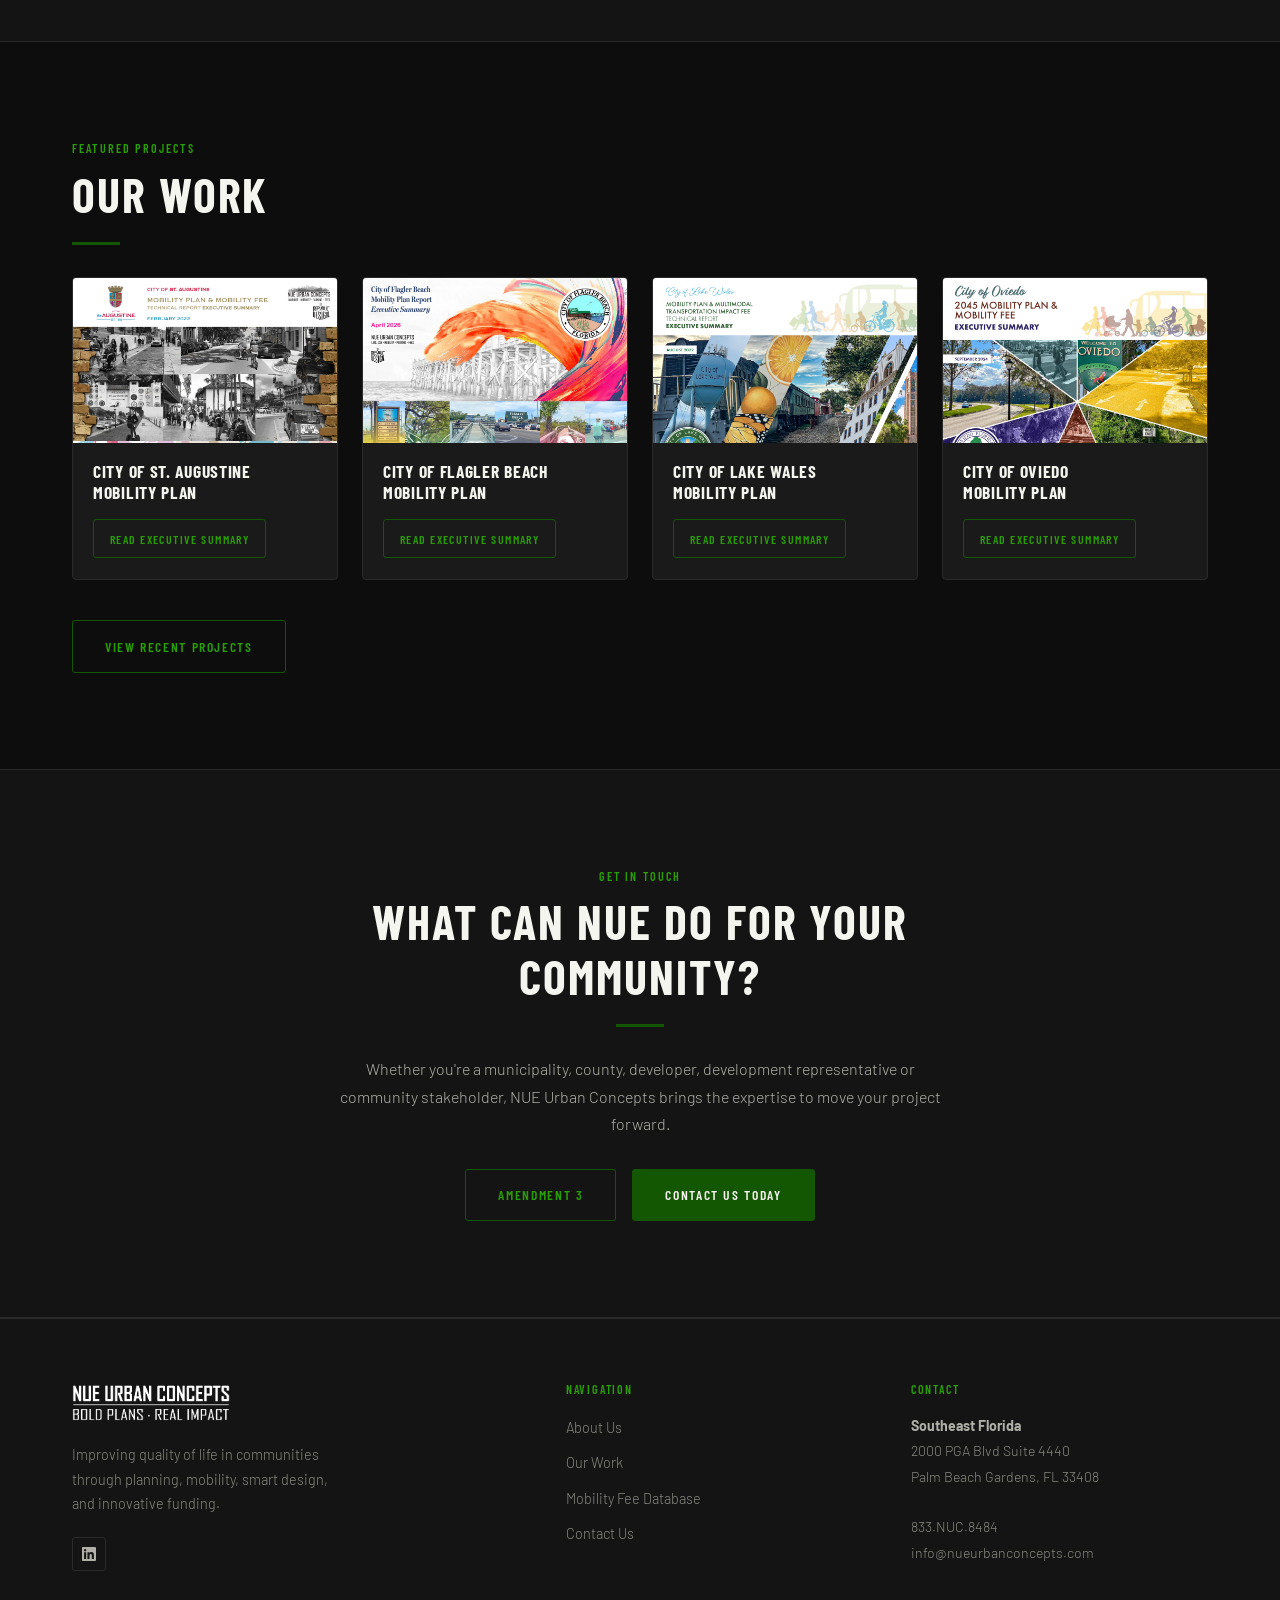
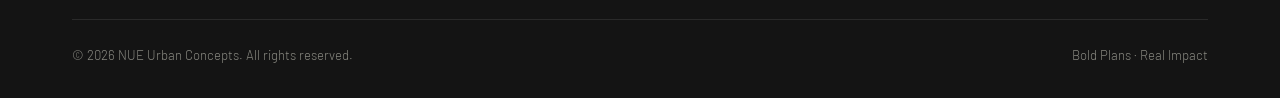
==== commit bb8cdc10: "Update" ====
--- a/index.html
+++ b/index.html
@@ -271,31 +271,31 @@
   <h2>Our Work</h2><div class="divider"></div>
   <div class="feature-grid">
     <a class="feature-card" href="files/St-Augustine-exec-summary.pdf" target="_blank" rel="noopener">
-      <img src="images/projects/st-augustine-graphic.jpg" alt="Before-and-after view of San Marco Avenue with a multimodal way, plus a comparison of the daily person capacity of a car-oriented street and a multimodal street" width="1000" height="625" loading="lazy">
+      <img src="images/projects/st-augustine-cover.jpg" alt="Before-and-after view of San Marco Avenue with a multimodal way, plus a comparison of the daily person capacity of a car-oriented street and a multimodal street" width="1000" height="625" loading="lazy">
       <div class="feature-card-body">
-        <h3 class="feature-card-title">City of St. Augustine Mobility Plan</h3>
-        <span class="btn btn-outline">Read Exec. Summary</span>
+        <h3 class="feature-card-title">City of St. Augustine<br>Mobility Plan</h3>
+        <span class="btn btn-outline">Read Executive Summary</span>
       </div>
     </a>
     <a class="feature-card" href="files/Flagler-Beach-exec-summary.pdf" target="_blank" rel="noopener">
-      <img src="images/projects/flagler-beach-render.jpg" alt="Rendering of a redesigned Flagler Beach street with a green bike lane, high-visibility crosswalks, and a wide sidewalk" width="1000" height="625" loading="lazy">
+      <img src="images/projects/flagler-beach.jpg" alt="Rendering of a redesigned Flagler Beach street with a green bike lane, high-visibility crosswalks, and a wide sidewalk" width="1000" height="625" loading="lazy">
       <div class="feature-card-body">
-        <h3 class="feature-card-title">City of Flagler Beach Mobility Plan</h3>
-        <span class="btn btn-outline">Read Exec. Summary</span>
+        <h3 class="feature-card-title">City of Flagler Beach<br>Mobility Plan</h3>
+        <span class="btn btn-outline">Read Executive Summary</span>
       </div>
     </a>
     <a class="feature-card" href="files/Lake-Wales-exec-summary.pdf" target="_blank" rel="noopener">
-      <img src="images/projects/lake-wales-map.jpg" alt="Complete Streets Plan map for Lake Wales South from the City of Lake Wales Mobility Plan, highlighting Grove Avenue" width="1000" height="625" loading="lazy">
+      <img src="images/projects/lake-wales.jpg" alt="Complete Streets Plan map for Lake Wales South from the City of Lake Wales Mobility Plan, highlighting Grove Avenue" width="1000" height="625" loading="lazy">
       <div class="feature-card-body">
-        <h3 class="feature-card-title">City of Lake Wales Mobility Plan</h3>
-        <span class="btn btn-outline">Read Exec. Summary</span>
+        <h3 class="feature-card-title">City of Lake Wales<br>Mobility Plan</h3>
+        <span class="btn btn-outline">Read Executive Summary</span>
       </div>
     </a>
     <a class="feature-card" href="files/Oviedo-exec-summary.pdf" target="_blank" rel="noopener">
-      <img src="images/projects/oviedo-reimagine.jpg" alt="Reimagining and Repurposing graphic comparing an existing road with four design options for the corridor" width="1000" height="625" loading="lazy">
+      <img src="images/projects/oviedo-cover.jpg" alt="Reimagining and Repurposing graphic comparing an existing road with four design options for the corridor" width="1000" height="625" loading="lazy">
       <div class="feature-card-body">
-        <h3 class="feature-card-title">City of Oviedo Mobility Plan</h3>
-        <span class="btn btn-outline">Read Exec. Summary</span>
+        <h3 class="feature-card-title">City of Oviedo<br>Mobility Plan</h3>
+        <span class="btn btn-outline">Read Executive Summary</span>
       </div>
     </a>
   </div>
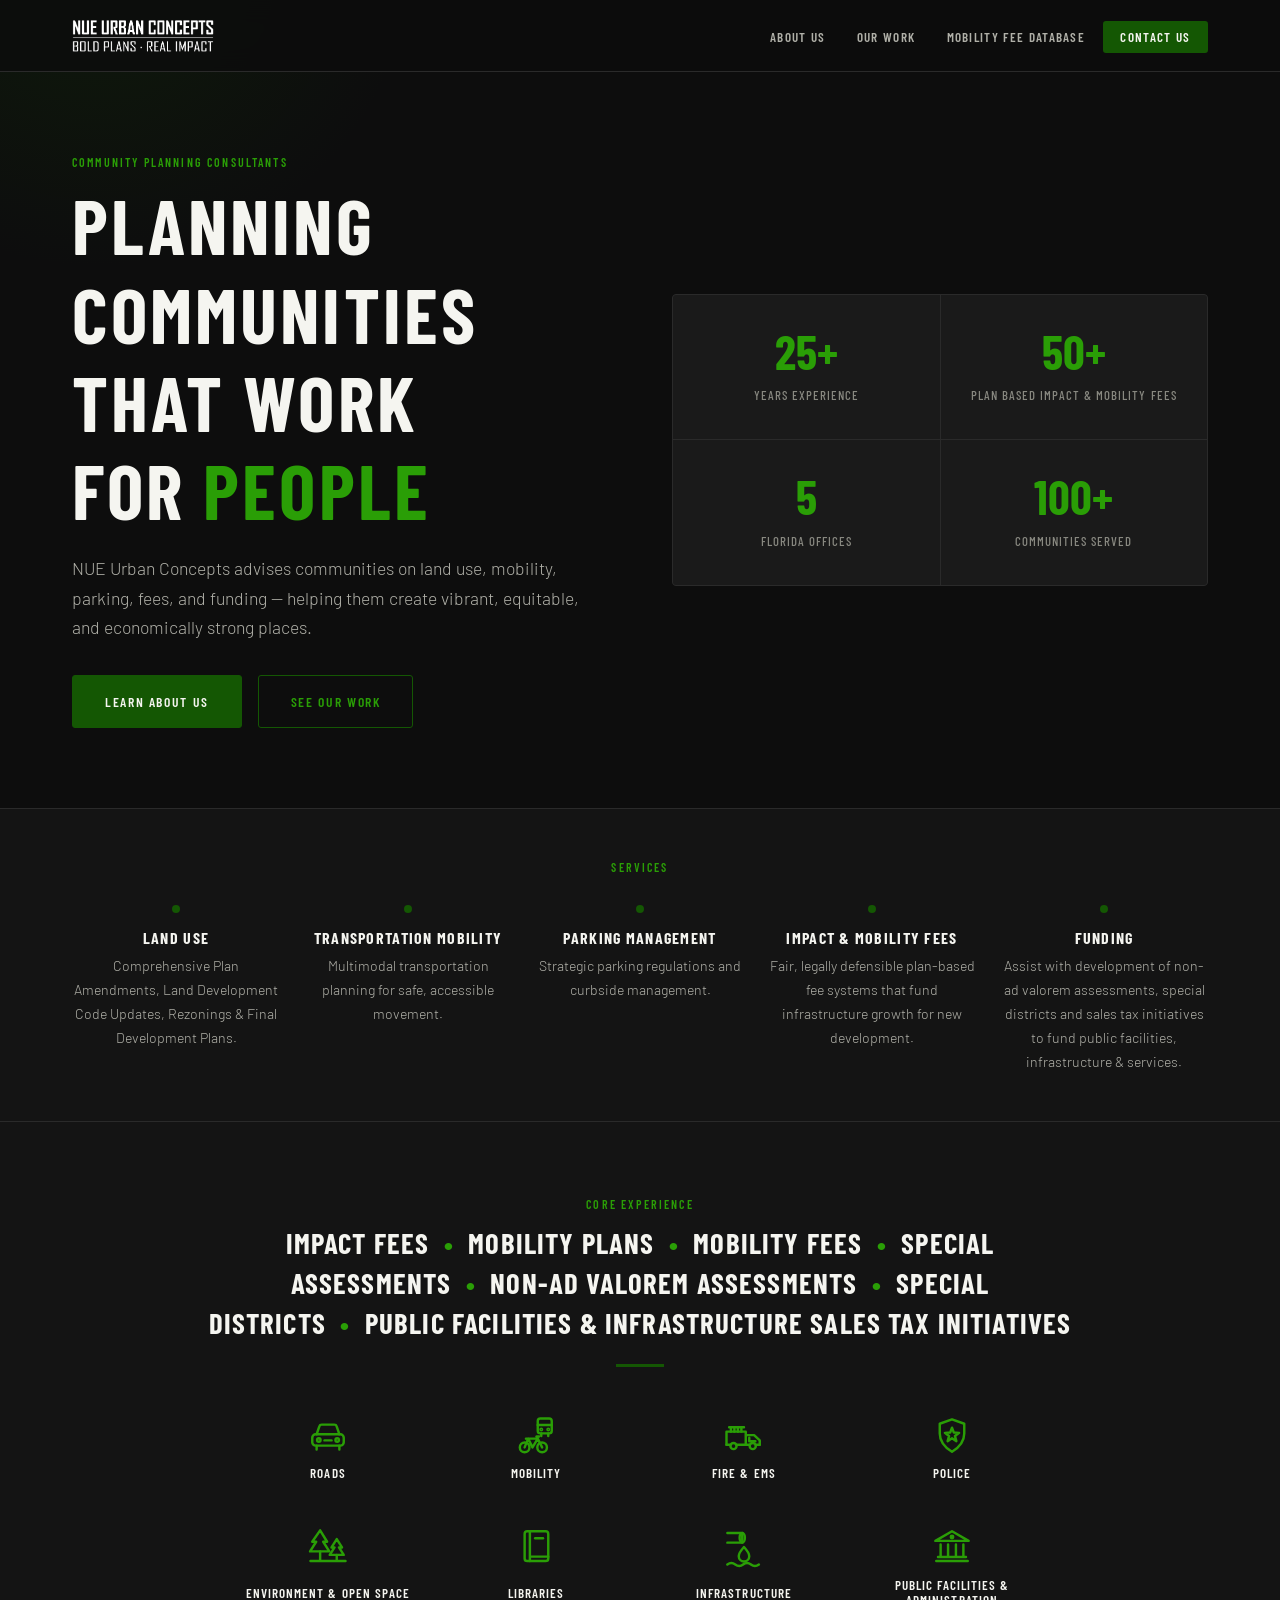
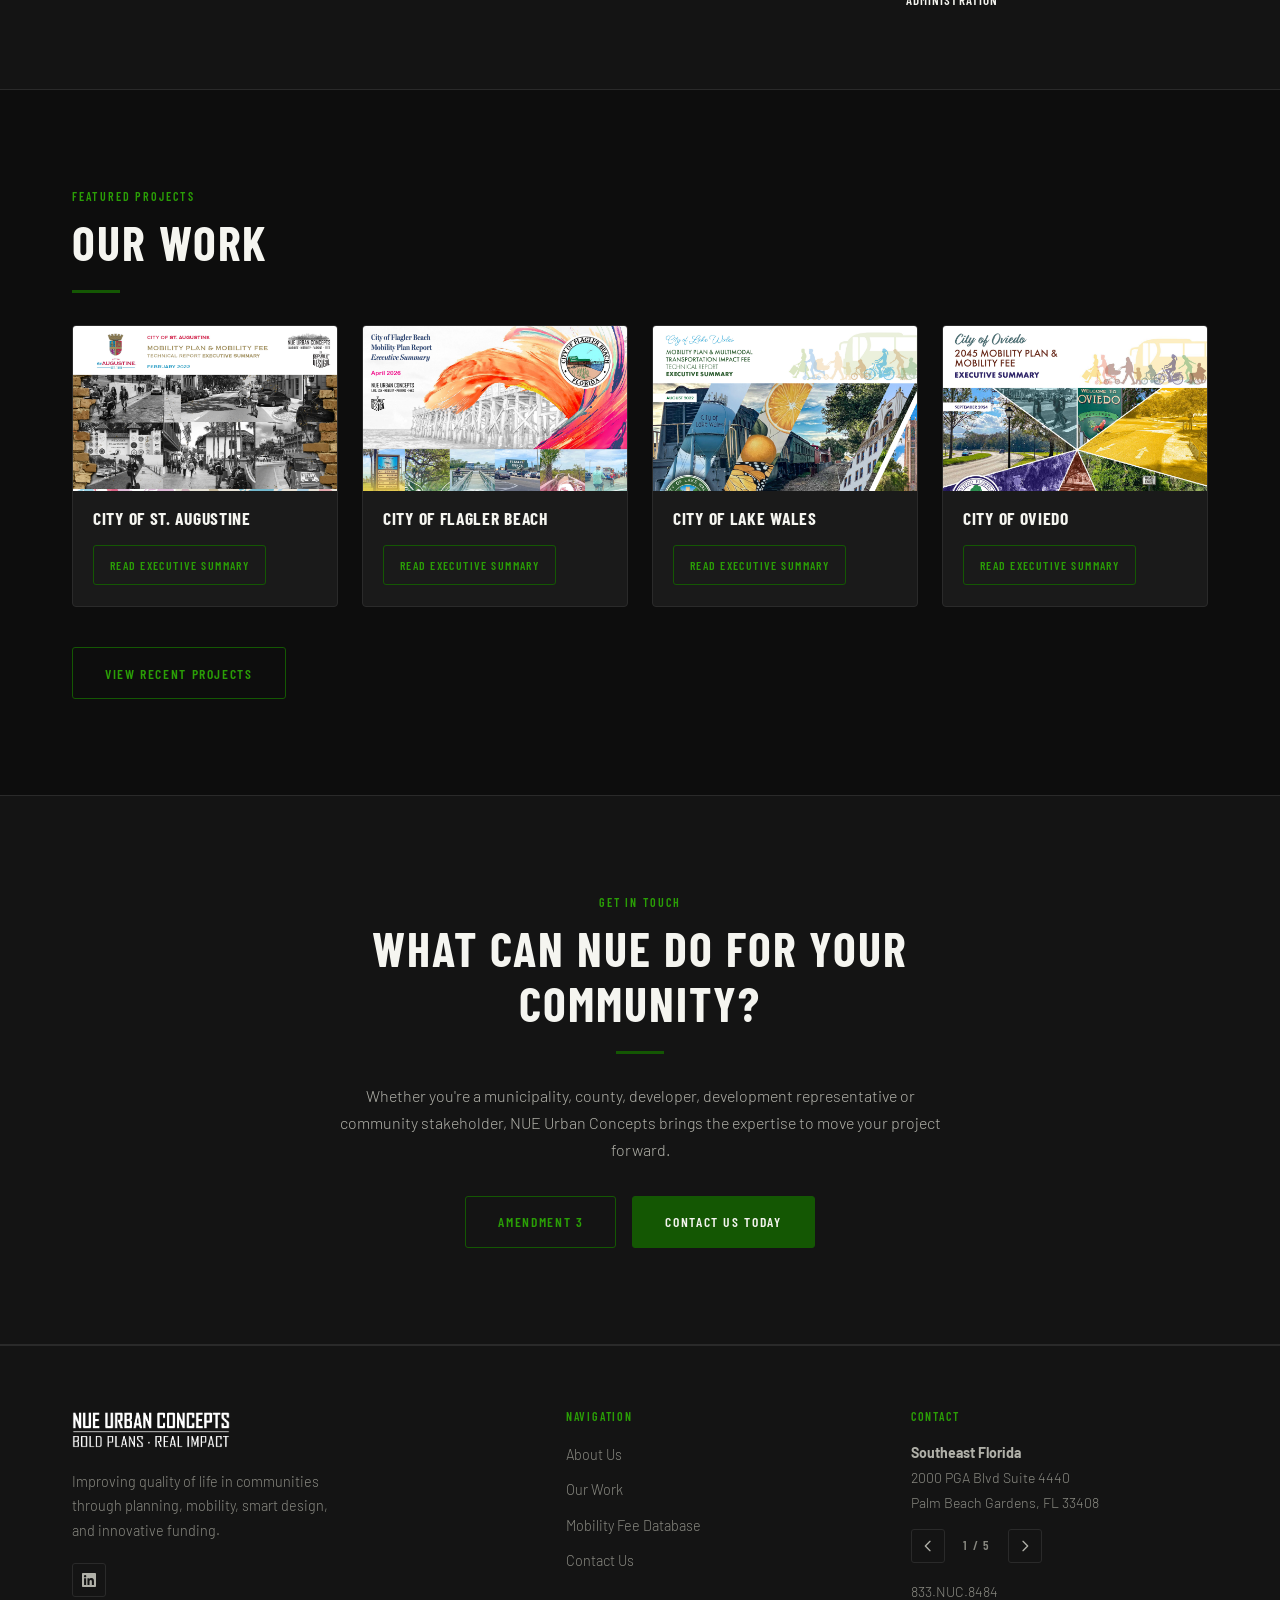
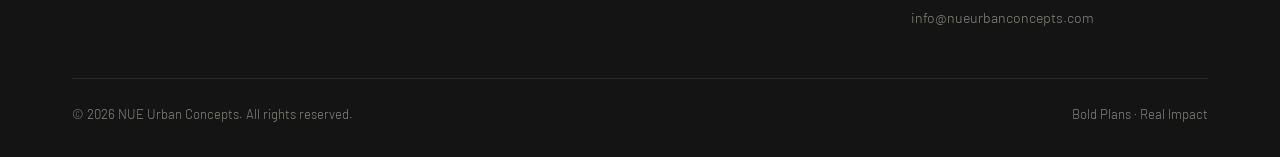
==== commit 28145e0a: "Update" ====
--- a/index.html
+++ b/index.html
@@ -131,7 +131,7 @@
 .stat-number{font-family:var(--font-display);font-size:3rem;font-weight:700;color:var(--green-glow);line-height:1;display:block;margin-bottom:0.35rem}
 .stat-label{font-size:0.8rem;letter-spacing:0.08em;text-transform:uppercase;color:var(--gray);font-family:var(--font-display);font-weight:500}
 .services-strip{background:var(--dark-surface);border-top:1px solid var(--dark-border);border-bottom:1px solid var(--dark-border);padding:3rem 0}
-.services-strip-grid{display:grid;grid-template-columns:repeat(4,1fr);gap:2rem;text-align:center}
+.services-strip-grid{display:grid;grid-template-columns:repeat(5,1fr);gap:1.5rem;text-align:center}
 .service-item h4{font-family:var(--font-display);font-size:1rem;letter-spacing:0.08em;text-transform:uppercase;color:var(--white);margin-bottom:0.4rem}
 .service-item p{font-size:0.88rem}
 .service-dot{width:8px;height:8px;background:var(--green);border-radius:50%;margin:0 auto 1rem}
@@ -183,6 +183,23 @@
 .img-dialog-close svg{width:16px;height:16px;fill:none;stroke:currentColor;stroke-width:2;stroke-linecap:round}
 .img-dialog img{display:block;width:auto;height:auto;max-width:calc(96vw - 2px);max-height:calc(94vh - 51px);object-fit:contain;background:#efefef}
 @media(prefers-reduced-motion:reduce){.img-dialog[open]{animation:none}}
+@media(max-width:1000px){.services-strip-grid{grid-template-columns:repeat(2,1fr)}.service-item:last-child:nth-child(odd){grid-column:1/-1}}
+/* ── Footer office switcher ── */
+.office-switcher .office{margin-bottom:.9rem}
+.office-switcher.is-ready .office-slides{display:grid}
+.office-switcher.is-ready .office{grid-area:1/1;margin:0;opacity:0;visibility:hidden;transition:opacity .25s ease,visibility 0s linear .25s}
+.office-switcher.is-ready .office.is-active{opacity:1;visibility:visible;transition-delay:0s}
+.office-nav{display:none}
+.office-switcher.is-ready .office-nav{display:flex;align-items:center;gap:.6rem;margin-top:.85rem}
+.office-btn{display:flex;align-items:center;justify-content:center;width:34px;height:34px;background:transparent;border:1px solid var(--dark-border);border-radius:3px;color:var(--gray-light);cursor:pointer;transition:border-color var(--transition),background var(--transition),color var(--transition)}
+.office-btn:hover{border-color:var(--green);background:rgba(20,87,3,.2);color:var(--white)}
+.office-btn:focus-visible{outline:2px solid var(--green-glow);outline-offset:2px}
+.office-btn svg{width:16px;height:16px;fill:none;stroke:currentColor;stroke-width:2;stroke-linecap:round;stroke-linejoin:round}
+.office-count{min-width:3.4em;text-align:center;font-family:var(--font-display);font-size:.8rem;font-weight:600;letter-spacing:.1em;color:var(--gray)}
+.office-status{position:absolute;width:1px;height:1px;margin:-1px;padding:0;overflow:hidden;clip:rect(0,0,0,0);white-space:nowrap;border:0}
+.office-contact{margin-top:1rem}
+.office strong{color:var(--gray-light)}
+@media(prefers-reduced-motion:reduce){.office-switcher.is-ready .office{transition:none}}
 </style>
 </head>
 <body>
@@ -203,7 +220,7 @@
     <div class="intro-text">
       <span class="section-label fade-up">Community Planning Consultants</span>
       <h1 class="fade-up delay-1">Planning Communities<br>That Work<br>For <span class="green">People</span></h1>
-      <p class="fade-up delay-2">NUE Urban Concepts advises communities on land use, mobility, parking, and fees — helping them create vibrant, equitable, and economically strong places.</p>
+      <p class="fade-up delay-2">NUE Urban Concepts advises communities on land use, mobility, parking, fees, and funding — helping them create vibrant, equitable, and economically strong places.</p>
       <div class="intro-actions fade-up delay-3">
         <a href="about.html" class="btn btn-primary">Learn About Us</a>
         <a href="our-work.html" class="btn btn-outline">See Our Work</a>
@@ -223,11 +240,12 @@
   <div class="service-item"><div class="service-dot"></div><h4>Transportation Mobility</h4><p>Multimodal transportation planning for safe, accessible movement.</p></div>
   <div class="service-item"><div class="service-dot"></div><h4>Parking Management</h4><p>Strategic parking regulations and curbside management.</p></div>
   <div class="service-item"><div class="service-dot"></div><h4>Impact &amp; Mobility Fees</h4><p>Fair, legally defensible plan-based fee systems that fund infrastructure growth for new development.</p></div>
+  <div class="service-item"><div class="service-dot"></div><h4>Funding</h4><p>Assist with development of non-ad valorem assessments, special districts and sales tax initiatives to fund public facilities, infrastructure &amp; services.</p></div>
 </div></div></div>
 
 <section class="focus-areas" aria-labelledby="focus-title"><div class="container">
   <span class="section-label">Core Experience</span>
-  <h2 id="focus-title" class="focus-title">Impact Fees<span class="sep" aria-hidden="true">&bull;</span>Mobility Plans<span class="sep" aria-hidden="true">&bull;</span>Mobility Fees<span class="sep" aria-hidden="true">&bull;</span>Special Assessments<span class="sep" aria-hidden="true">&bull;</span>Special Districts<span class="sep" aria-hidden="true">&bull;</span>Public Facilities &amp; Infrastructure Sales Tax Initiatives</h2>
+  <h2 id="focus-title" class="focus-title">Impact Fees<span class="sep" aria-hidden="true">&bull;</span>Mobility Plans<span class="sep" aria-hidden="true">&bull;</span>Mobility Fees<span class="sep" aria-hidden="true">&bull;</span>Special Assessments<span class="sep" aria-hidden="true">&bull;</span>Non-Ad Valorem Assessments<span class="sep" aria-hidden="true">&bull;</span>Special Districts<span class="sep" aria-hidden="true">&bull;</span>Public Facilities &amp; Infrastructure Sales Tax Initiatives</h2>
   <div class="divider"></div>
   <ul class="focus-grid">
     <li class="focus-tile"><svg class="focus-icon" viewBox="0 0 48 48" aria-hidden="true" focusable="false"><path d="M11 22l3.2-9.2A2.5 2.5 0 0 1 16.6 11h14.8a2.5 2.5 0 0 1 2.4 1.8L37 22"/>
@@ -273,28 +291,28 @@
     <a class="feature-card" href="files/St-Augustine-exec-summary.pdf" target="_blank" rel="noopener">
       <img src="images/projects/st-augustine-cover.jpg" alt="Before-and-after view of San Marco Avenue with a multimodal way, plus a comparison of the daily person capacity of a car-oriented street and a multimodal street" width="1000" height="625" loading="lazy">
       <div class="feature-card-body">
-        <h3 class="feature-card-title">City of St. Augustine<br>Mobility Plan</h3>
+        <h3 class="feature-card-title">City of St. Augustine</h3>
         <span class="btn btn-outline">Read Executive Summary</span>
       </div>
     </a>
     <a class="feature-card" href="files/Flagler-Beach-exec-summary.pdf" target="_blank" rel="noopener">
       <img src="images/projects/flagler-beach.jpg" alt="Rendering of a redesigned Flagler Beach street with a green bike lane, high-visibility crosswalks, and a wide sidewalk" width="1000" height="625" loading="lazy">
       <div class="feature-card-body">
-        <h3 class="feature-card-title">City of Flagler Beach<br>Mobility Plan</h3>
+        <h3 class="feature-card-title">City of Flagler Beach</h3>
         <span class="btn btn-outline">Read Executive Summary</span>
       </div>
     </a>
     <a class="feature-card" href="files/Lake-Wales-exec-summary.pdf" target="_blank" rel="noopener">
       <img src="images/projects/lake-wales.jpg" alt="Complete Streets Plan map for Lake Wales South from the City of Lake Wales Mobility Plan, highlighting Grove Avenue" width="1000" height="625" loading="lazy">
       <div class="feature-card-body">
-        <h3 class="feature-card-title">City of Lake Wales<br>Mobility Plan</h3>
+        <h3 class="feature-card-title">City of Lake Wales</h3>
         <span class="btn btn-outline">Read Executive Summary</span>
       </div>
     </a>
     <a class="feature-card" href="files/Oviedo-exec-summary.pdf" target="_blank" rel="noopener">
       <img src="images/projects/oviedo-cover.jpg" alt="Reimagining and Repurposing graphic comparing an existing road with four design options for the corridor" width="1000" height="625" loading="lazy">
       <div class="feature-card-body">
-        <h3 class="feature-card-title">City of Oviedo<br>Mobility Plan</h3>
+        <h3 class="feature-card-title">City of Oviedo</h3>
         <span class="btn btn-outline">Read Executive Summary</span>
       </div>
     </a>
@@ -337,7 +355,24 @@
       <li><a href="about.html">About Us</a></li><li><a href="our-work.html">Our Work</a></li>
       <li><a href="mobility-fee-database.html">Mobility Fee Database</a></li><li><a href="contact.html">Contact Us</a></li>
     </ul></div>
-    <div class="footer-col"><h5>Contact</h5><address><strong style="color:var(--gray-light);font-style:normal">Southeast Florida</strong><br>2000 PGA Blvd Suite 4440<br>Palm Beach Gardens, FL 33408<br><br>833.NUC.8484<br>info@nueurbanconcepts.com</address></div>
+    <div class="footer-col"><h5>Contact</h5>
+    <div class="office-switcher" data-office-switcher>
+      <div class="office-slides">
+      <address class="office"><strong>Southeast Florida</strong><br>2000 PGA Blvd Suite 4440<br>Palm Beach Gardens, FL 33408</address>
+      <address class="office"><strong>Central Florida</strong><br>100 E. Pine Street, Suite 110<br>Orlando, FL 32801</address>
+      <address class="office"><strong>Northeast Florida</strong><br>245 Riverside Ave, Suite 100<br>Jacksonville, FL 32202</address>
+      <address class="office"><strong>North Florida</strong><br>747 SW 2nd Ave IMB 28, Suite 190<br>Gainesville, FL 32601</address>
+      <address class="office"><strong>Northwest Florida</strong><br>24990 Emerald Coast Pkwy, Suite 396<br>Destin, FL 32541</address>
+      </div>
+      <div class="office-nav">
+        <button type="button" class="office-btn" data-dir="-1" aria-label="Previous office"><svg viewBox="0 0 24 24" aria-hidden="true" focusable="false"><path d="M15 5l-7 7 7 7"/></svg></button>
+        <span class="office-count" aria-hidden="true">1 / 5</span>
+        <button type="button" class="office-btn" data-dir="1" aria-label="Next office"><svg viewBox="0 0 24 24" aria-hidden="true" focusable="false"><path d="M9 5l7 7-7 7"/></svg></button>
+      </div>
+      <span class="office-status" role="status" aria-live="polite"></span>
+    </div>
+    <address class="office-contact">833.NUC.8484<br>info@nueurbanconcepts.com</address>
+  </div>
   </div>
   <div class="footer-bottom">
     <p>&copy; <span id="year"></span> NUE Urban Concepts. All rights reserved.</p>
@@ -383,4 +418,27 @@
   });
 })();
 </script>
+<script>
+(function(){
+  var sw=document.querySelector('[data-office-switcher]');
+  if(!sw) return;
+  var slides=[].slice.call(sw.querySelectorAll('.office'));
+  if(slides.length<2) return;
+  var count=sw.querySelector('.office-count'), status=sw.querySelector('.office-status'), i=0;
+  function show(n,announce){
+    i=(n+slides.length)%slides.length;
+    slides.forEach(function(s,k){
+      s.classList.toggle('is-active',k===i);
+      s.setAttribute('aria-hidden',k===i?'false':'true');
+    });
+    count.textContent=(i+1)+' / '+slides.length;
+    if(announce) status.textContent='Office '+(i+1)+' of '+slides.length+': '+slides[i].innerHTML.replace(/<br\s*\/?>/gi,', ').replace(/<[^>]+>/g,'').replace(/\s+/g,' ').trim();
+  }
+  sw.classList.add('is-ready');
+  show(0,false);
+  [].forEach.call(sw.querySelectorAll('.office-btn'),function(b){
+    b.addEventListener('click',function(){show(i+parseInt(b.getAttribute('data-dir'),10),true)});
+  });
+})();
+</script>
 </body></html>
